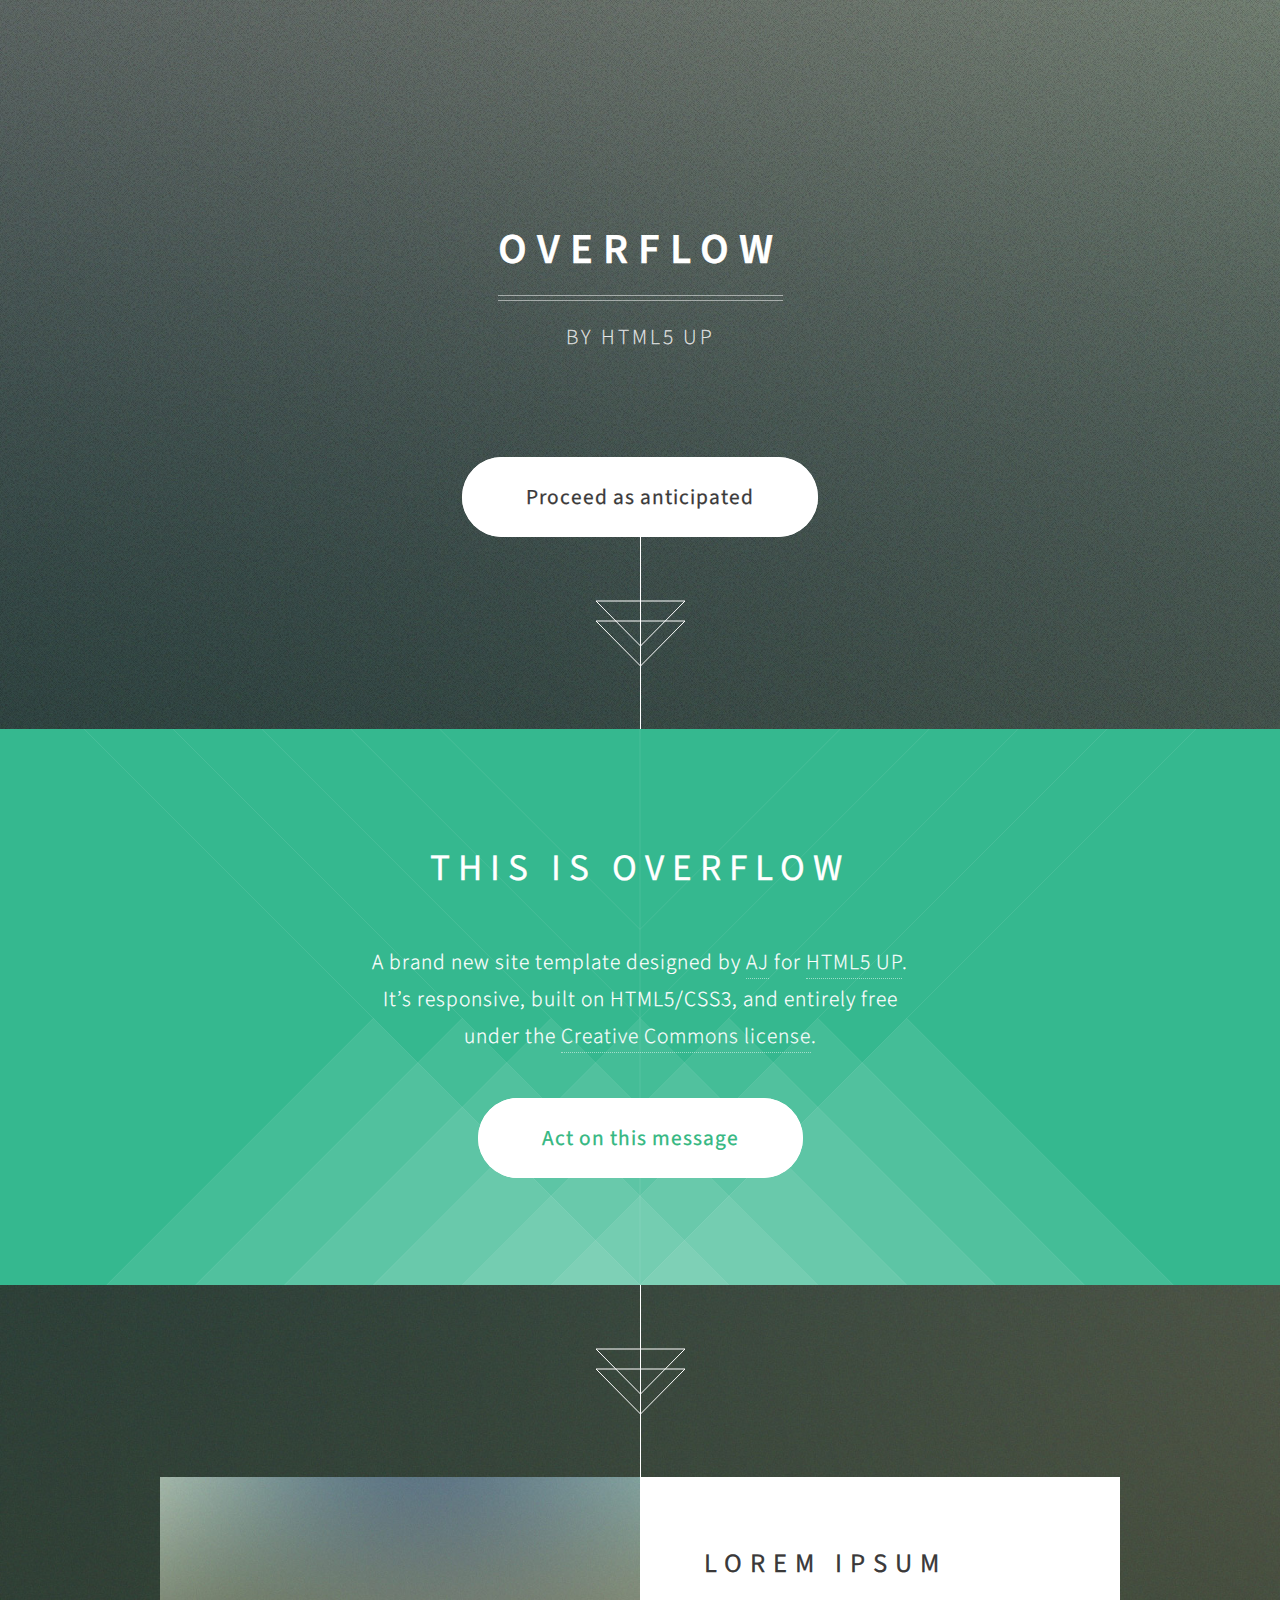
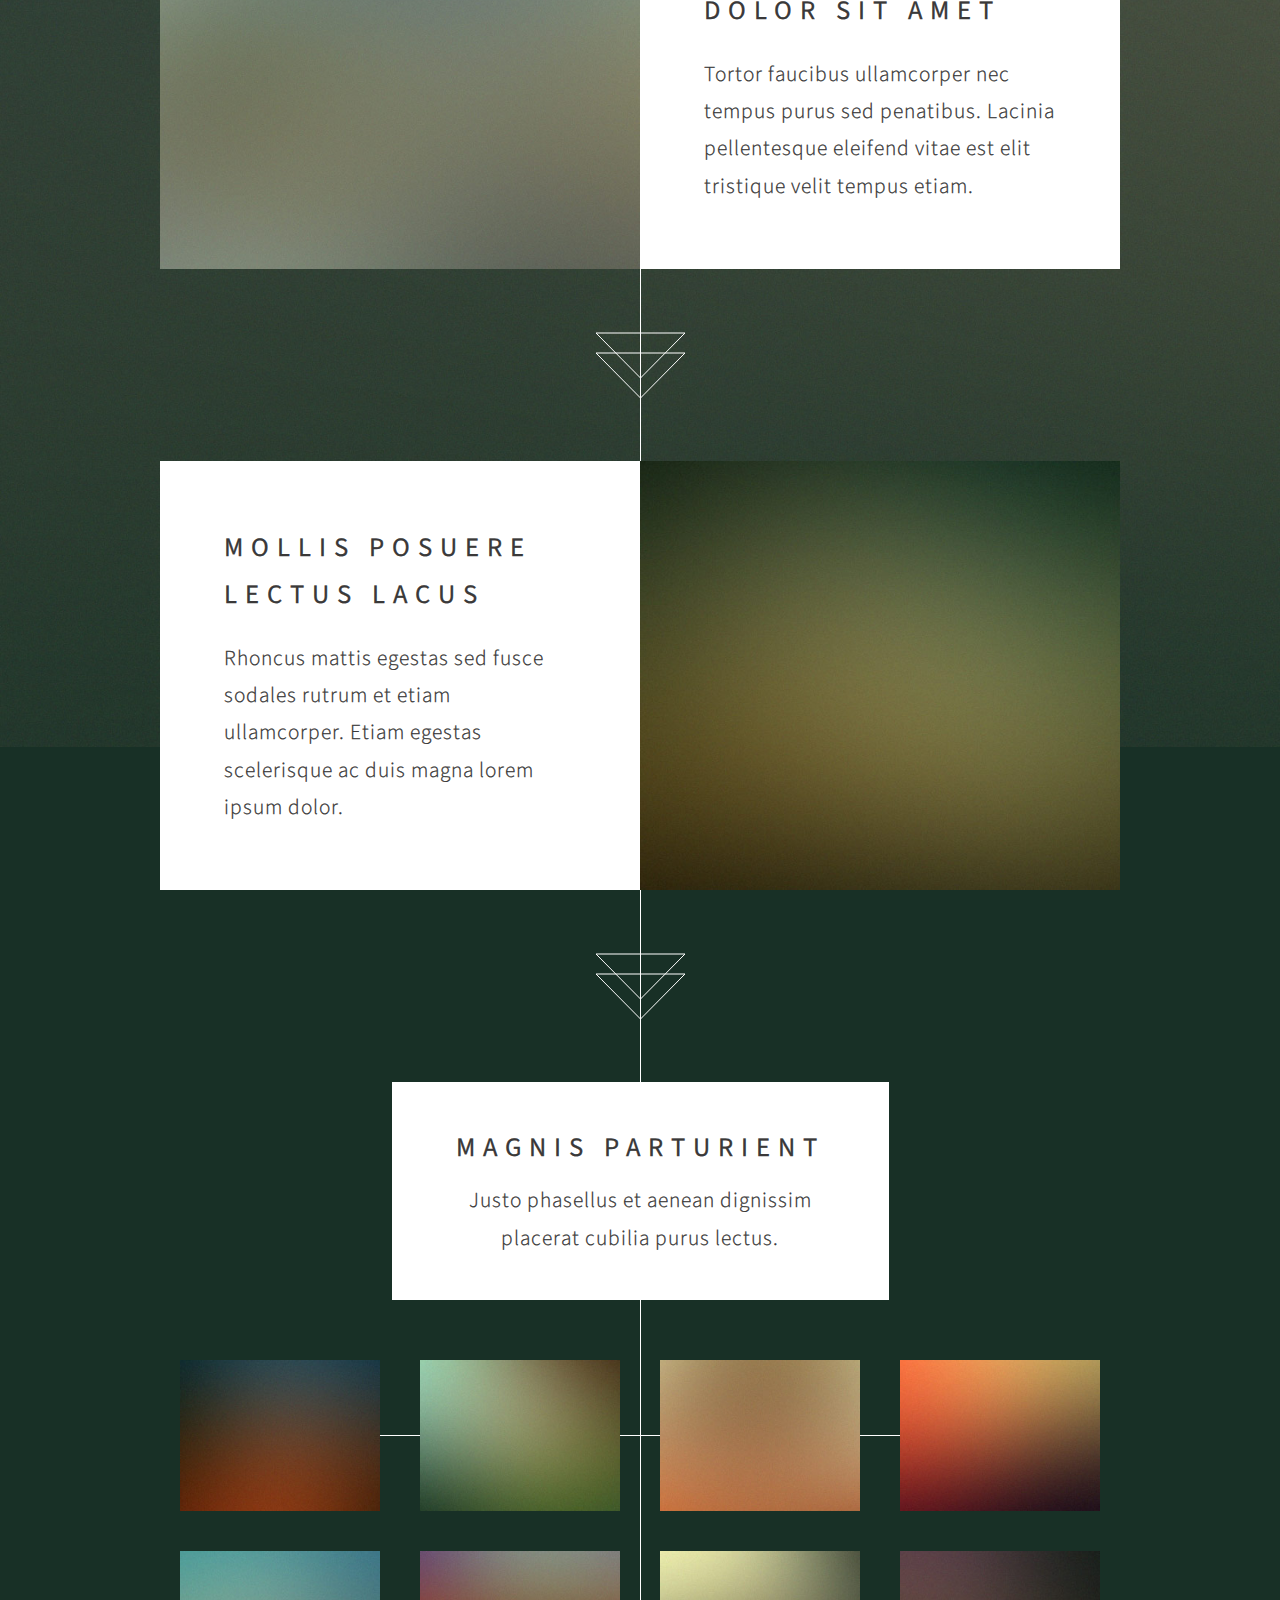
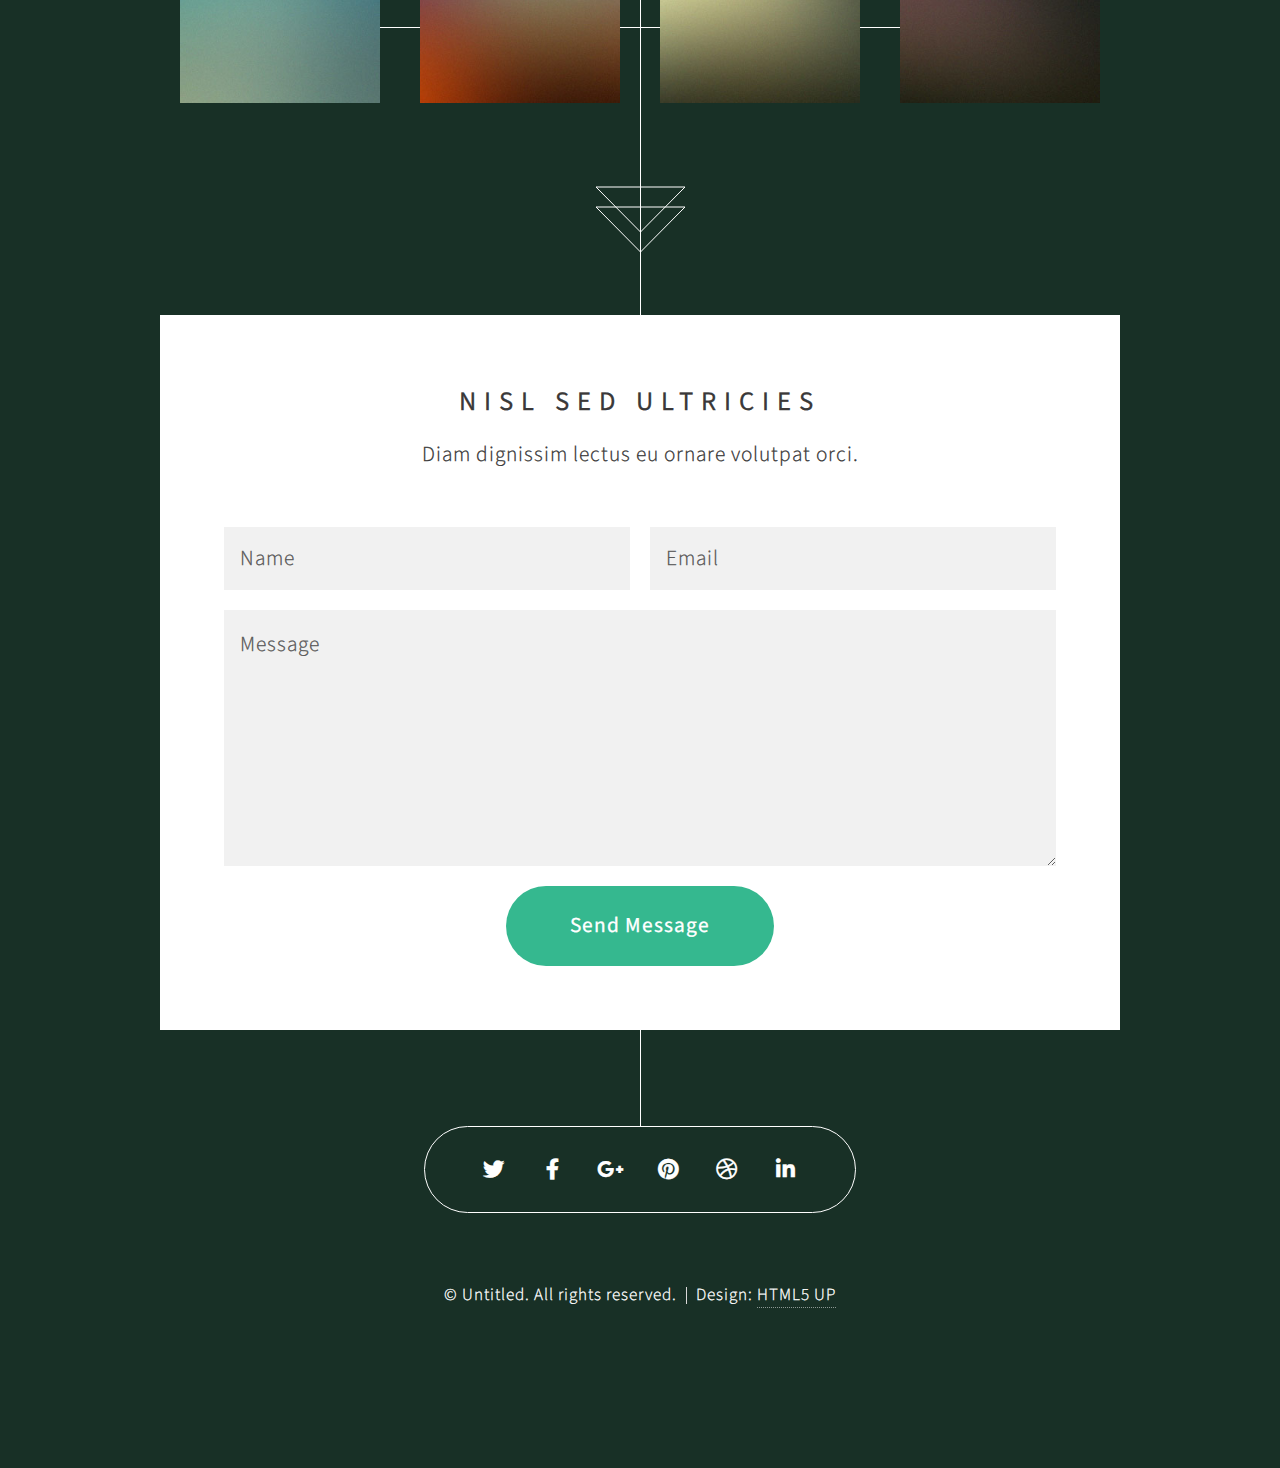
==== index.html @ 9d4ef03d "Małe" ====
<!DOCTYPE HTML>
<!--
	Overflow by HTML5 UP
	html5up.net | @ajlkn
	Free for personal and commercial use under the CCA 3.0 license (html5up.net/license)
-->
<html>
	<head>
		<title>Overflow by HTML5 UP</title>
		<meta charset="utf-8" />
		<meta name="viewport" content="width=device-width, initial-scale=1, user-scalable=no" />
		<link rel="stylesheet" href="assets/css/main.css" />
		<noscript><link rel="stylesheet" href="assets/css/noscript.css" /></noscript>
	</head>
	<body class="is-preload">

		<!-- Header -->
			<section id="header">
				<header>
					<h1>Overflow</h1>
					<p>By HTML5 UP</p>
				</header>
				<footer>
					<a href="#banner" class="button style2 scrolly-middle">Proceed as anticipated</a>
				</footer>
			</section>

		<!-- Banner -->
			<section id="banner">
				<header>
					<h2>This is Overflow</h2>
				</header>
				<p>A brand new site template designed by <a href="http://twitter.com/ajlkn">AJ</a> for <a href="http://html5up.net">HTML5 UP</a>.<br />
				It’s responsive, built on HTML5/CSS3, and entirely free<br />
				under the <a href="http://html5up.net/license">Creative Commons license</a>.</p>
				<footer>
					<a href="#first" class="button style2 scrolly">Act on this message</a>
				</footer>
			</section>

		<!-- Feature 1 -->
			<article id="first" class="container box style1 right">
				<a href="#" class="image fit"><img src="images/pic01.jpg" alt="" /></a>
				<div class="inner">
					<header>
						<h2>Lorem ipsum<br />
						dolor sit amet</h2>
					</header>
					<p>Tortor faucibus ullamcorper nec tempus purus sed penatibus. Lacinia pellentesque eleifend vitae est elit tristique velit tempus etiam.</p>
				</div>
			</article>

		<!-- Feature 2 -->
			<article class="container box style1 left">
				<a href="#" class="image fit"><img src="images/pic02.jpg" alt="" /></a>
				<div class="inner">
					<header>
						<h2>Mollis posuere<br />
						lectus lacus</h2>
					</header>
					<p>Rhoncus mattis egestas sed fusce sodales rutrum et etiam ullamcorper. Etiam egestas scelerisque ac duis magna lorem ipsum dolor.</p>
				</div>
			</article>

		<!-- Portfolio -->
			<article class="container box style2">
				<header>
					<h2>Magnis parturient</h2>
					<p>Justo phasellus et aenean dignissim<br />
					placerat cubilia purus lectus.</p>
				</header>
				<div class="inner gallery">
					<div class="row gtr-0">
						<div class="col-3 col-12-mobile"><a href="images/fulls/01.jpg" class="image fit"><img src="images/thumbs/01.jpg" alt="" title="Ad infinitum" /></a></div>
						<div class="col-3 col-12-mobile"><a href="images/fulls/02.jpg" class="image fit"><img src="images/thumbs/02.jpg" alt="" title="Dressed in Clarity" /></a></div>
						<div class="col-3 col-12-mobile"><a href="images/fulls/03.jpg" class="image fit"><img src="images/thumbs/03.jpg" alt="" title="Raven" /></a></div>
						<div class="col-3 col-12-mobile"><a href="images/fulls/04.jpg" class="image fit"><img src="images/thumbs/04.jpg" alt="" title="I'll have a cup of Disneyland, please" /></a></div>
					</div>
					<div class="row gtr-0">
						<div class="col-3 col-12-mobile"><a href="images/fulls/05.jpg" class="image fit"><img src="images/thumbs/05.jpg" alt="" title="Cherish" /></a></div>
						<div class="col-3 col-12-mobile"><a href="images/fulls/06.jpg" class="image fit"><img src="images/thumbs/06.jpg" alt="" title="Different." /></a></div>
						<div class="col-3 col-12-mobile"><a href="images/fulls/07.jpg" class="image fit"><img src="images/thumbs/07.jpg" alt="" title="History was made here" /></a></div>
						<div class="col-3 col-12-mobile"><a href="images/fulls/08.jpg" class="image fit"><img src="images/thumbs/08.jpg" alt="" title="People come and go and walk away" /></a></div>
					</div>
				</div>
			</article>

		<!-- Contact -->
			<article class="container box style3">
				<header>
					<h2>Nisl sed ultricies</h2>
					<p>Diam dignissim lectus eu ornare volutpat orci.</p>
				</header>
				<form method="post" action="#">
					<div class="row gtr-50">
						<div class="col-6 col-12-mobile"><input type="text" class="text" name="name" placeholder="Name" /></div>
						<div class="col-6 col-12-mobile"><input type="text" class="text" name="email" placeholder="Email" /></div>
						<div class="col-12">
							<textarea name="message" placeholder="Message"></textarea>
						</div>
						<div class="col-12">
							<ul class="actions">
								<li><input type="submit" value="Send Message" /></li>
							</ul>
						</div>
					</div>
				</form>
			</article>

		<!-- Generic -->
		<!--
			<article class="container box style3">
				<header>
					<h2>Generic Box</h2>
					<p>Just a generic box. Nothing to see here.</p>
				</header>
				<section>
					<header>
						<h3>Paragraph</h3>
						<p>This is a subtitle</p>
					</header>
					<p>Phasellus nisl nisl, varius id <sup>porttitor sed pellentesque</sup> ac orci. Pellentesque
					habitant <strong>strong</strong> tristique <b>bold</b> et netus <i>italic</i> malesuada <em>emphasized</em> ac turpis egestas. Morbi
					leo suscipit ut. Praesent <sub>id turpis vitae</sub> turpis pretium ultricies. Vestibulum sit
					amet risus elit.</p>
				</section>
				<section>
					<header>
						<h3>Blockquote</h3>
					</header>
					<blockquote>Fringilla nisl. Donec accumsan interdum nisi, quis tincidunt felis sagittis eget.
					tempus euismod. Vestibulum ante ipsum primis in faucibus.</blockquote>
				</section>
				<section>
					<header>
						<h3>Divider</h3>
					</header>
					<p>Donec consectetur <a href="#">vestibulum dolor et pulvinar</a>. Etiam vel felis enim, at viverra
					ligula. Ut porttitor sagittis lorem, quis eleifend nisi ornare vel. Praesent nec orci
					facilisis leo magna. Cras sit amet urna eros, id egestas urna. Quisque aliquam
					tempus euismod. Vestibulum ante ipsum primis in faucibus orci luctus et ultrices
					posuere cubilia.</p>
					<hr />
					<p>Donec consectetur vestibulum dolor et pulvinar. Etiam vel felis enim, at viverra
					ligula. Ut porttitor sagittis lorem, quis eleifend nisi ornare vel. Praesent nec orci
					facilisis leo magna. Cras sit amet urna eros, id egestas urna. Quisque aliquam
					tempus euismod. Vestibulum ante ipsum primis in faucibus orci luctus et ultrices
					posuere cubilia.</p>
				</section>
				<section>
					<header>
						<h3>Unordered List</h3>
					</header>
					<ul>
						<li>Donec consectetur vestibulum dolor et pulvinar. Etiam vel felis enim, at viverra ligula. Ut porttitor sagittis lorem, quis eleifend nisi ornare vel.</li>
						<li>Donec consectetur vestibulum dolor et pulvinar. Etiam vel felis enim, at viverra ligula. Ut porttitor sagittis lorem, quis eleifend nisi ornare vel.</li>
						<li>Donec consectetur vestibulum dolor et pulvinar. Etiam vel felis enim, at viverra ligula. Ut porttitor sagittis lorem, quis eleifend nisi ornare vel.</li>
						<li>Donec consectetur vestibulum dolor et pulvinar. Etiam vel felis enim, at viverra ligula. Ut porttitor sagittis lorem, quis eleifend nisi ornare vel.</li>
					</ul>
				</section>
				<section>
					<header>
						<h3>Ordered List</h3>
					</header>
					<ol>
						<li>Donec consectetur vestibulum dolor et pulvinar. Etiam vel felis enim, at viverra ligula. Ut porttitor sagittis lorem, quis eleifend nisi ornare vel.</li>
						<li>Donec consectetur vestibulum dolor et pulvinar. Etiam vel felis enim, at viverra ligula. Ut porttitor sagittis lorem, quis eleifend nisi ornare vel.</li>
						<li>Donec consectetur vestibulum dolor et pulvinar. Etiam vel felis enim, at viverra ligula. Ut porttitor sagittis lorem, quis eleifend nisi ornare vel.</li>
						<li>Donec consectetur vestibulum dolor et pulvinar. Etiam vel felis enim, at viverra ligula. Ut porttitor sagittis lorem, quis eleifend nisi ornare vel.</li>
					</ol>
				</section>
				<section>
					<header>
						<h3>Table</h3>
					</header>
					<div class="table-wrapper">
						<table>
							<thead>
								<tr>
									<th>ID</th>
									<th>Name</th>
									<th>Description</th>
									<th>Price</th>
								</tr>
							</thead>
							<tbody>
								<tr>
									<td>45815</td>
									<td>Something</td>
									<td>Ut porttitor sagittis lorem quis nisi ornare.</td>
									<td>29.99</td>
								</tr>
								<tr>
									<td>24524</td>
									<td>Nothing</td>
									<td>Ut porttitor sagittis lorem quis nisi ornare.</td>
									<td>19.99</td>
								</tr>
								<tr>
									<td>45815</td>
									<td>Something</td>
									<td>Ut porttitor sagittis lorem quis nisi ornare.</td>
									<td>29.99</td>
								</tr>
								<tr>
									<td>24524</td>
									<td>Nothing</td>
									<td>Ut porttitor sagittis lorem quis nisi ornare.</td>
									<td>19.99</td>
								</tr>
							</tbody>
							<tfoot>
								<tr>
									<td colspan="3"></td>
									<td>100.00</td>
								</tr>
							</tfoot>
						</table>
					</div>
				</section>
				<section>
					<header>
						<h3>Form</h3>
					</header>
					<form method="post" action="#">
						<div class="row">
							<div class="col-6 col-12-mobile">
								<input class="text" type="text" name="name" id="name" value="" placeholder="John Doe" />
							</div>
							<div class="col-6 col-12-mobile">
								<input class="text" type="text" name="email" id="email" value="" placeholder="johndoe@domain.tld" />
							</div>
							<div class="col-12">
								<select name="department" id="department">
									<option value="">Choose a department</option>
									<option value="1">Manufacturing</option>
									<option value="2">Administration</option>
									<option value="3">Support</option>
								</select>
							</div>
							<div class="col-12">
								<input class="text" type="text" name="subject" id="subject" value="" placeholder="Enter your subject" />
							</div>
							<div class="col-12">
								<textarea name="message" id="message" placeholder="Enter your message"></textarea>
							</div>
							<div class="col-12">
								<ul class="actions">
									<li><input type="submit" value="Submit" /></li>
									<li><input type="reset" class="style3" value="Clear Form" /></li>
								</ul>
							</div>
						</div>
					</form>
				</section>
			</article>
		-->

		<section id="footer">
			<ul class="icons">
				<li><a href="#" class="icon brands fa-twitter"><span class="label">Twitter</span></a></li>
				<li><a href="#" class="icon brands fa-facebook-f"><span class="label">Facebook</span></a></li>
				<li><a href="#" class="icon brands fa-google-plus-g"><span class="label">Google+</span></a></li>
				<li><a href="#" class="icon brands fa-pinterest"><span class="label">Pinterest</span></a></li>
				<li><a href="#" class="icon brands fa-dribbble"><span class="label">Dribbble</span></a></li>
				<li><a href="#" class="icon brands fa-linkedin-in"><span class="label">LinkedIn</span></a></li>
			</ul>
			<div class="copyright">
				<ul class="menu">
					<li>&copy; Untitled. All rights reserved.</li><li>Design: <a href="http://html5up.net">HTML5 UP</a></li>
				</ul>
			</div>
		</section>

		<!-- Scripts -->
			<script src="assets/js/jquery.min.js"></script>
			<script src="assets/js/jquery.scrolly.min.js"></script>
			<script src="assets/js/jquery.poptrox.min.js"></script>
			<script src="assets/js/browser.min.js"></script>
			<script src="assets/js/breakpoints.min.js"></script>
			<script src="assets/js/util.js"></script>
			<script src="assets/js/main.js"></script>

	</body>
</html>
---- assets/css/main.css ----
@import url("https://fonts.googleapis.com/css?family=Source+Sans+Pro:300,300italic,400,600");
@import url("fontawesome-all.min.css");

/*
	Overflow by HTML5 UP
	html5up.net | @ajlkn
	Free for personal and commercial use under the CCA 3.0 license (html5up.net/license)
*/

html, body, div, span, applet, object,
iframe, h1, h2, h3, h4, h5, h6, p, blockquote,
pre, a, abbr, acronym, address, big, cite,
code, del, dfn, em, img, ins, kbd, q, s, samp,
small, strike, strong, sub, sup, tt, var, b,
u, i, center, dl, dt, dd, ol, ul, li, fieldset,
form, label, legend, table, caption, tbody,
tfoot, thead, tr, th, td, article, aside,
canvas, details, embed, figure, figcaption,
footer, header, hgroup, menu, nav, output, ruby,
section, summary, time, mark, audio, video {
	margin: 0;
	padding: 0;
	border: 0;
	font-size: 100%;
	font: inherit;
	vertical-align: baseline;}

article, aside, details, figcaption, figure,
footer, header, hgroup, menu, nav, section {
	display: block;}

body {
	line-height: 1;
}

ol, ul {
	list-style: none;
}

blockquote, q {
	quotes: none;
}

	blockquote:before, blockquote:after, q:before, q:after {
		content: '';
		content: none;
	}

table {
	border-collapse: collapse;
	border-spacing: 0;
}

body {
	-webkit-text-size-adjust: none;
}

mark {
	background-color: transparent;
	color: inherit;
}

input::-moz-focus-inner {
	border: 0;
	padding: 0;
}

input, select, textarea {
	-moz-appearance: none;
	-webkit-appearance: none;
	-ms-appearance: none;
	appearance: none;
}

/* Basic */

	html {
		box-sizing: border-box;
	}

	*, *:before, *:after {
		box-sizing: inherit;
	}

	body {
		background-color: #183026;
		background-image: url("images/overlay.png"), url("../../images/bg.jpg");
		background-repeat: repeat, no-repeat;
		background-size: auto, cover;
		background-position: top left, center 0;
		background-attachment: fixed, fixed;
		font-family: 'Source Sans Pro', sans-serif;
		font-size: 18pt;
		line-height: 1.75em;
		font-weight: 300;
		letter-spacing: 1px;
		color: #3a3939;
		text-shadow: 0 0 0.5px rgba(58, 57, 57, 0.25);
		-webkit-text-stroke: 0.25px;
	}

		body.is-scroll {
			background-attachment: scroll, scroll;
			background-size: auto, 100% auto;
		}

		body.is-preload *, body.is-preload *:before, body.is-preload *:after {
			-moz-animation: none !important;
			-webkit-animation: none !important;
			-ms-animation: none !important;
			animation: none !important;
			-moz-transition: none !important;
			-webkit-transition: none !important;
			-ms-transition: none !important;
			transition: none !important;
		}

	input, textarea, select {
		font-family: 'Source Sans Pro', sans-serif;
		font-size: 18pt;
		line-height: 1.75em;
		font-weight: 300;
		letter-spacing: 1px;
		color: #3a3939;
		text-shadow: 0 0 0.5px rgba(58, 57, 57, 0.25);
		-webkit-text-stroke: 0.25px;
	}

	h1, h2, h3, h4, h5, h6 {
		font-weight: 400;
		text-transform: uppercase;
		line-height: 1.75em;
	}

	h1 a, h2 a, h3 a, h4 a, h5 a, h6 a {
		color: inherit;
		text-decoration: none;
	}

	h2 {
		font-size: 1.25em;
		letter-spacing: 8px;
	}

	h3 {
		font-size: 1em;
		letter-spacing: 5px;
	}

	strong, b {
		font-weight: 400;
	}

	em, i {
		font-style: italic;
	}

	a {
		-moz-transition: border-color 0.35s ease-in-out, color 0.35s ease-in-out;
		-webkit-transition: border-color 0.35s ease-in-out, color 0.35s ease-in-out;
		-ms-transition: border-color 0.35s ease-in-out, color 0.35s ease-in-out;
		transition: border-color 0.35s ease-in-out, color 0.35s ease-in-out;
		color: #35b88f;
		text-shadow: 0 0 0.5px rgba(53, 184, 143, 0.25);
		text-decoration: none;
		border-bottom: dotted 1px rgba(53, 184, 143, 0.5);
	}

		a:hover {
			border-bottom-color: rgba(53, 184, 143, 0);
		}

	sub {
		position: relative;
		top: 0.5em;
		font-size: 0.8em;
	}

	sup {
		position: relative;
		top: -0.5em;
		font-size: 0.8em;
	}

	hr {
		border: 0;
		border-top: solid 1px #dad9d9;
		margin: 2em 0 2em 0;
	}

	blockquote {
		border-left: solid 0.5em #eae9e9;
		padding: 1em 0 1em 2em;
		font-style: italic;
	}

	p, ul, ol, dl, table {
		margin-bottom: 1em;
	}

	header {
		margin-bottom: 1em;
	}

		header p {
			display: block;
			margin: 0.5em 0 0 0;
			padding: 0 0 1.5em 0;
		}

	footer {
		margin-top: 1em;
	}

	br.clear {
		clear: both;
	}

/* Container */

	.container {
		margin: 0 auto;
		max-width: 100%;
		width: 1140px;
	}

		@media screen and (max-width: 1680px) {

			.container {
				width: 960px;
			}

		}

		@media screen and (max-width: 1080px) {

			.container {
				width: 95%;
			}

		}

/* Row */

	.row {
		display: flex;
		flex-wrap: wrap;
		box-sizing: border-box;
		align-items: stretch;
	}

		.row > * {
			box-sizing: border-box;
		}

		.row.gtr-uniform > * > :last-child {
			margin-bottom: 0;
		}

		.row.aln-left {
			justify-content: flex-start;
		}

		.row.aln-center {
			justify-content: center;
		}

		.row.aln-right {
			justify-content: flex-end;
		}

		.row.aln-top {
			align-items: flex-start;
		}

		.row.aln-middle {
			align-items: center;
		}

		.row.aln-bottom {
			align-items: flex-end;
		}

		.row > .imp {
			order: -1;
		}

		.row > .col-1 {
			width: 8.33333%;
		}

		.row > .off-1 {
			margin-left: 8.33333%;
		}

		.row > .col-2 {
			width: 16.66667%;
		}

		.row > .off-2 {
			margin-left: 16.66667%;
		}

		.row > .col-3 {
			width: 25%;
		}

		.row > .off-3 {
			margin-left: 25%;
		}

		.row > .col-4 {
			width: 33.33333%;
		}

		.row > .off-4 {
			margin-left: 33.33333%;
		}

		.row > .col-5 {
			width: 41.66667%;
		}

		.row > .off-5 {
			margin-left: 41.66667%;
		}

		.row > .col-6 {
			width: 50%;
		}

		.row > .off-6 {
			margin-left: 50%;
		}

		.row > .col-7 {
			width: 58.33333%;
		}

		.row > .off-7 {
			margin-left: 58.33333%;
		}

		.row > .col-8 {
			width: 66.66667%;
		}

		.row > .off-8 {
			margin-left: 66.66667%;
		}

		.row > .col-9 {
			width: 75%;
		}

		.row > .off-9 {
			margin-left: 75%;
		}

		.row > .col-10 {
			width: 83.33333%;
		}

		.row > .off-10 {
			margin-left: 83.33333%;
		}

		.row > .col-11 {
			width: 91.66667%;
		}

		.row > .off-11 {
			margin-left: 91.66667%;
		}

		.row > .col-12 {
			width: 100%;
		}

		.row > .off-12 {
			margin-left: 100%;
		}

		.row.gtr-0 {
			margin-top: 0px;
			margin-left: 0px;
		}

			.row.gtr-0 > * {
				padding: 0px 0 0 0px;
			}

			.row.gtr-0.gtr-uniform {
				margin-top: 0px;
			}

				.row.gtr-0.gtr-uniform > * {
					padding-top: 0px;
				}

		.row.gtr-25 {
			margin-top: -10px;
			margin-left: -10px;
		}

			.row.gtr-25 > * {
				padding: 10px 0 0 10px;
			}

			.row.gtr-25.gtr-uniform {
				margin-top: -10px;
			}

				.row.gtr-25.gtr-uniform > * {
					padding-top: 10px;
				}

		.row.gtr-50 {
			margin-top: -20px;
			margin-left: -20px;
		}

			.row.gtr-50 > * {
				padding: 20px 0 0 20px;
			}

			.row.gtr-50.gtr-uniform {
				margin-top: -20px;
			}

				.row.gtr-50.gtr-uniform > * {
					padding-top: 20px;
				}

		.row {
			margin-top: -40px;
			margin-left: -40px;
		}

			.row > * {
				padding: 40px 0 0 40px;
			}

			.row.gtr-uniform {
				margin-top: -40px;
			}

				.row.gtr-uniform > * {
					padding-top: 40px;
				}

		.row.gtr-150 {
			margin-top: -60px;
			margin-left: -60px;
		}

			.row.gtr-150 > * {
				padding: 60px 0 0 60px;
			}

			.row.gtr-150.gtr-uniform {
				margin-top: -60px;
			}

				.row.gtr-150.gtr-uniform > * {
					padding-top: 60px;
				}

		.row.gtr-200 {
			margin-top: -80px;
			margin-left: -80px;
		}

			.row.gtr-200 > * {
				padding: 80px 0 0 80px;
			}

			.row.gtr-200.gtr-uniform {
				margin-top: -80px;
			}

				.row.gtr-200.gtr-uniform > * {
					padding-top: 80px;
				}

		@media screen and (max-width: 1680px) {

			.row {
				display: flex;
				flex-wrap: wrap;
				box-sizing: border-box;
				align-items: stretch;
			}

				.row > * {
					box-sizing: border-box;
				}

				.row.gtr-uniform > * > :last-child {
					margin-bottom: 0;
				}

				.row.aln-left {
					justify-content: flex-start;
				}

				.row.aln-center {
					justify-content: center;
				}

				.row.aln-right {
					justify-content: flex-end;
				}

				.row.aln-top {
					align-items: flex-start;
				}

				.row.aln-middle {
					align-items: center;
				}

				.row.aln-bottom {
					align-items: flex-end;
				}

				.row > .imp-wide {
					order: -1;
				}

				.row > .col-1-wide {
					width: 8.33333%;
				}

				.row > .off-1-wide {
					margin-left: 8.33333%;
				}

				.row > .col-2-wide {
					width: 16.66667%;
				}

				.row > .off-2-wide {
					margin-left: 16.66667%;
				}

				.row > .col-3-wide {
					width: 25%;
				}

				.row > .off-3-wide {
					margin-left: 25%;
				}

				.row > .col-4-wide {
					width: 33.33333%;
				}

				.row > .off-4-wide {
					margin-left: 33.33333%;
				}

				.row > .col-5-wide {
					width: 41.66667%;
				}

				.row > .off-5-wide {
					margin-left: 41.66667%;
				}

				.row > .col-6-wide {
					width: 50%;
				}

				.row > .off-6-wide {
					margin-left: 50%;
				}

				.row > .col-7-wide {
					width: 58.33333%;
				}

				.row > .off-7-wide {
					margin-left: 58.33333%;
				}

				.row > .col-8-wide {
					width: 66.66667%;
				}

				.row > .off-8-wide {
					margin-left: 66.66667%;
				}

				.row > .col-9-wide {
					width: 75%;
				}

				.row > .off-9-wide {
					margin-left: 75%;
				}

				.row > .col-10-wide {
					width: 83.33333%;
				}

				.row > .off-10-wide {
					margin-left: 83.33333%;
				}

				.row > .col-11-wide {
					width: 91.66667%;
				}

				.row > .off-11-wide {
					margin-left: 91.66667%;
				}

				.row > .col-12-wide {
					width: 100%;
				}

				.row > .off-12-wide {
					margin-left: 100%;
				}

				.row.gtr-0 {
					margin-top: 0px;
					margin-left: 0px;
				}

					.row.gtr-0 > * {
						padding: 0px 0 0 0px;
					}

					.row.gtr-0.gtr-uniform {
						margin-top: 0px;
					}

						.row.gtr-0.gtr-uniform > * {
							padding-top: 0px;
						}

				.row.gtr-25 {
					margin-top: -10px;
					margin-left: -10px;
				}

					.row.gtr-25 > * {
						padding: 10px 0 0 10px;
					}

					.row.gtr-25.gtr-uniform {
						margin-top: -10px;
					}

						.row.gtr-25.gtr-uniform > * {
							padding-top: 10px;
						}

				.row.gtr-50 {
					margin-top: -20px;
					margin-left: -20px;
				}

					.row.gtr-50 > * {
						padding: 20px 0 0 20px;
					}

					.row.gtr-50.gtr-uniform {
						margin-top: -20px;
					}

						.row.gtr-50.gtr-uniform > * {
							padding-top: 20px;
						}

				.row {
					margin-top: -40px;
					margin-left: -40px;
				}

					.row > * {
						padding: 40px 0 0 40px;
					}

					.row.gtr-uniform {
						margin-top: -40px;
					}

						.row.gtr-uniform > * {
							padding-top: 40px;
						}

				.row.gtr-150 {
					margin-top: -60px;
					margin-left: -60px;
				}

					.row.gtr-150 > * {
						padding: 60px 0 0 60px;
					}

					.row.gtr-150.gtr-uniform {
						margin-top: -60px;
					}

						.row.gtr-150.gtr-uniform > * {
							padding-top: 60px;
						}

				.row.gtr-200 {
					margin-top: -80px;
					margin-left: -80px;
				}

					.row.gtr-200 > * {
						padding: 80px 0 0 80px;
					}

					.row.gtr-200.gtr-uniform {
						margin-top: -80px;
					}

						.row.gtr-200.gtr-uniform > * {
							padding-top: 80px;
						}

		}

		@media screen and (max-width: 1080px) {

			.row {
				display: flex;
				flex-wrap: wrap;
				box-sizing: border-box;
				align-items: stretch;
			}

				.row > * {
					box-sizing: border-box;
				}

				.row.gtr-uniform > * > :last-child {
					margin-bottom: 0;
				}

				.row.aln-left {
					justify-content: flex-start;
				}

				.row.aln-center {
					justify-content: center;
				}

				.row.aln-right {
					justify-content: flex-end;
				}

				.row.aln-top {
					align-items: flex-start;
				}

				.row.aln-middle {
					align-items: center;
				}

				.row.aln-bottom {
					align-items: flex-end;
				}

				.row > .imp-normal {
					order: -1;
				}

				.row > .col-1-normal {
					width: 8.33333%;
				}

				.row > .off-1-normal {
					margin-left: 8.33333%;
				}

				.row > .col-2-normal {
					width: 16.66667%;
				}

				.row > .off-2-normal {
					margin-left: 16.66667%;
				}

				.row > .col-3-normal {
					width: 25%;
				}

				.row > .off-3-normal {
					margin-left: 25%;
				}

				.row > .col-4-normal {
					width: 33.33333%;
				}

				.row > .off-4-normal {
					margin-left: 33.33333%;
				}

				.row > .col-5-normal {
					width: 41.66667%;
				}

				.row > .off-5-normal {
					margin-left: 41.66667%;
				}

				.row > .col-6-normal {
					width: 50%;
				}

				.row > .off-6-normal {
					margin-left: 50%;
				}

				.row > .col-7-normal {
					width: 58.33333%;
				}

				.row > .off-7-normal {
					margin-left: 58.33333%;
				}

				.row > .col-8-normal {
					width: 66.66667%;
				}

				.row > .off-8-normal {
					margin-left: 66.66667%;
				}

				.row > .col-9-normal {
					width: 75%;
				}

				.row > .off-9-normal {
					margin-left: 75%;
				}

				.row > .col-10-normal {
					width: 83.33333%;
				}

				.row > .off-10-normal {
					margin-left: 83.33333%;
				}

				.row > .col-11-normal {
					width: 91.66667%;
				}

				.row > .off-11-normal {
					margin-left: 91.66667%;
				}

				.row > .col-12-normal {
					width: 100%;
				}

				.row > .off-12-normal {
					margin-left: 100%;
				}

				.row.gtr-0 {
					margin-top: 0px;
					margin-left: 0px;
				}

					.row.gtr-0 > * {
						padding: 0px 0 0 0px;
					}

					.row.gtr-0.gtr-uniform {
						margin-top: 0px;
					}

						.row.gtr-0.gtr-uniform > * {
							padding-top: 0px;
						}

				.row.gtr-25 {
					margin-top: -10px;
					margin-left: -10px;
				}

					.row.gtr-25 > * {
						padding: 10px 0 0 10px;
					}

					.row.gtr-25.gtr-uniform {
						margin-top: -10px;
					}

						.row.gtr-25.gtr-uniform > * {
							padding-top: 10px;
						}

				.row.gtr-50 {
					margin-top: -20px;
					margin-left: -20px;
				}

					.row.gtr-50 > * {
						padding: 20px 0 0 20px;
					}

					.row.gtr-50.gtr-uniform {
						margin-top: -20px;
					}

						.row.gtr-50.gtr-uniform > * {
							padding-top: 20px;
						}

				.row {
					margin-top: -40px;
					margin-left: -40px;
				}

					.row > * {
						padding: 40px 0 0 40px;
					}

					.row.gtr-uniform {
						margin-top: -40px;
					}

						.row.gtr-uniform > * {
							padding-top: 40px;
						}

				.row.gtr-150 {
					margin-top: -60px;
					margin-left: -60px;
				}

					.row.gtr-150 > * {
						padding: 60px 0 0 60px;
					}

					.row.gtr-150.gtr-uniform {
						margin-top: -60px;
					}

						.row.gtr-150.gtr-uniform > * {
							padding-top: 60px;
						}

				.row.gtr-200 {
					margin-top: -80px;
					margin-left: -80px;
				}

					.row.gtr-200 > * {
						padding: 80px 0 0 80px;
					}

					.row.gtr-200.gtr-uniform {
						margin-top: -80px;
					}

						.row.gtr-200.gtr-uniform > * {
							padding-top: 80px;
						}

		}

		@media screen and (max-width: 840px) {

			.row {
				display: flex;
				flex-wrap: wrap;
				box-sizing: border-box;
				align-items: stretch;
			}

				.row > * {
					box-sizing: border-box;
				}

				.row.gtr-uniform > * > :last-child {
					margin-bottom: 0;
				}

				.row.aln-left {
					justify-content: flex-start;
				}

				.row.aln-center {
					justify-content: center;
				}

				.row.aln-right {
					justify-content: flex-end;
				}

				.row.aln-top {
					align-items: flex-start;
				}

				.row.aln-middle {
					align-items: center;
				}

				.row.aln-bottom {
					align-items: flex-end;
				}

				.row > .imp-narrow {
					order: -1;
				}

				.row > .col-1-narrow {
					width: 8.33333%;
				}

				.row > .off-1-narrow {
					margin-left: 8.33333%;
				}

				.row > .col-2-narrow {
					width: 16.66667%;
				}

				.row > .off-2-narrow {
					margin-left: 16.66667%;
				}

				.row > .col-3-narrow {
					width: 25%;
				}

				.row > .off-3-narrow {
					margin-left: 25%;
				}

				.row > .col-4-narrow {
					width: 33.33333%;
				}

				.row > .off-4-narrow {
					margin-left: 33.33333%;
				}

				.row > .col-5-narrow {
					width: 41.66667%;
				}

				.row > .off-5-narrow {
					margin-left: 41.66667%;
				}

				.row > .col-6-narrow {
					width: 50%;
				}

				.row > .off-6-narrow {
					margin-left: 50%;
				}

				.row > .col-7-narrow {
					width: 58.33333%;
				}

				.row > .off-7-narrow {
					margin-left: 58.33333%;
				}

				.row > .col-8-narrow {
					width: 66.66667%;
				}

				.row > .off-8-narrow {
					margin-left: 66.66667%;
				}

				.row > .col-9-narrow {
					width: 75%;
				}

				.row > .off-9-narrow {
					margin-left: 75%;
				}

				.row > .col-10-narrow {
					width: 83.33333%;
				}

				.row > .off-10-narrow {
					margin-left: 83.33333%;
				}

				.row > .col-11-narrow {
					width: 91.66667%;
				}

				.row > .off-11-narrow {
					margin-left: 91.66667%;
				}

				.row > .col-12-narrow {
					width: 100%;
				}

				.row > .off-12-narrow {
					margin-left: 100%;
				}

				.row.gtr-0 {
					margin-top: 0px;
					margin-left: 0px;
				}

					.row.gtr-0 > * {
						padding: 0px 0 0 0px;
					}

					.row.gtr-0.gtr-uniform {
						margin-top: 0px;
					}

						.row.gtr-0.gtr-uniform > * {
							padding-top: 0px;
						}

				.row.gtr-25 {
					margin-top: -7.5px;
					margin-left: -7.5px;
				}

					.row.gtr-25 > * {
						padding: 7.5px 0 0 7.5px;
					}

					.row.gtr-25.gtr-uniform {
						margin-top: -7.5px;
					}

						.row.gtr-25.gtr-uniform > * {
							padding-top: 7.5px;
						}

				.row.gtr-50 {
					margin-top: -15px;
					margin-left: -15px;
				}

					.row.gtr-50 > * {
						padding: 15px 0 0 15px;
					}

					.row.gtr-50.gtr-uniform {
						margin-top: -15px;
					}

						.row.gtr-50.gtr-uniform > * {
							padding-top: 15px;
						}

				.row {
					margin-top: -30px;
					margin-left: -30px;
				}

					.row > * {
						padding: 30px 0 0 30px;
					}

					.row.gtr-uniform {
						margin-top: -30px;
					}

						.row.gtr-uniform > * {
							padding-top: 30px;
						}

				.row.gtr-150 {
					margin-top: -45px;
					margin-left: -45px;
				}

					.row.gtr-150 > * {
						padding: 45px 0 0 45px;
					}

					.row.gtr-150.gtr-uniform {
						margin-top: -45px;
					}

						.row.gtr-150.gtr-uniform > * {
							padding-top: 45px;
						}

				.row.gtr-200 {
					margin-top: -60px;
					margin-left: -60px;
				}

					.row.gtr-200 > * {
						padding: 60px 0 0 60px;
					}

					.row.gtr-200.gtr-uniform {
						margin-top: -60px;
					}

						.row.gtr-200.gtr-uniform > * {
							padding-top: 60px;
						}

		}

		@media screen and (max-width: 736px) {

			.row {
				display: flex;
				flex-wrap: wrap;
				box-sizing: border-box;
				align-items: stretch;
			}

				.row > * {
					box-sizing: border-box;
				}

				.row.gtr-uniform > * > :last-child {
					margin-bottom: 0;
				}

				.row.aln-left {
					justify-content: flex-start;
				}

				.row.aln-center {
					justify-content: center;
				}

				.row.aln-right {
					justify-content: flex-end;
				}

				.row.aln-top {
					align-items: flex-start;
				}

				.row.aln-middle {
					align-items: center;
				}

				.row.aln-bottom {
					align-items: flex-end;
				}

				.row > .imp-mobile {
					order: -1;
				}

				.row > .col-1-mobile {
					width: 8.33333%;
				}

				.row > .off-1-mobile {
					margin-left: 8.33333%;
				}

				.row > .col-2-mobile {
					width: 16.66667%;
				}

				.row > .off-2-mobile {
					margin-left: 16.66667%;
				}

				.row > .col-3-mobile {
					width: 25%;
				}

				.row > .off-3-mobile {
					margin-left: 25%;
				}

				.row > .col-4-mobile {
					width: 33.33333%;
				}

				.row > .off-4-mobile {
					margin-left: 33.33333%;
				}

				.row > .col-5-mobile {
					width: 41.66667%;
				}

				.row > .off-5-mobile {
					margin-left: 41.66667%;
				}

				.row > .col-6-mobile {
					width: 50%;
				}

				.row > .off-6-mobile {
					margin-left: 50%;
				}

				.row > .col-7-mobile {
					width: 58.33333%;
				}

				.row > .off-7-mobile {
					margin-left: 58.33333%;
				}

				.row > .col-8-mobile {
					width: 66.66667%;
				}

				.row > .off-8-mobile {
					margin-left: 66.66667%;
				}

				.row > .col-9-mobile {
					width: 75%;
				}

				.row > .off-9-mobile {
					margin-left: 75%;
				}

				.row > .col-10-mobile {
					width: 83.33333%;
				}

				.row > .off-10-mobile {
					margin-left: 83.33333%;
				}

				.row > .col-11-mobile {
					width: 91.66667%;
				}

				.row > .off-11-mobile {
					margin-left: 91.66667%;
				}

				.row > .col-12-mobile {
					width: 100%;
				}

				.row > .off-12-mobile {
					margin-left: 100%;
				}

				.row.gtr-0 {
					margin-top: 0px;
					margin-left: 0px;
				}

					.row.gtr-0 > * {
						padding: 0px 0 0 0px;
					}

					.row.gtr-0.gtr-uniform {
						margin-top: 0px;
					}

						.row.gtr-0.gtr-uniform > * {
							padding-top: 0px;
						}

				.row.gtr-25 {
					margin-top: -5px;
					margin-left: -5px;
				}

					.row.gtr-25 > * {
						padding: 5px 0 0 5px;
					}

					.row.gtr-25.gtr-uniform {
						margin-top: -5px;
					}

						.row.gtr-25.gtr-uniform > * {
							padding-top: 5px;
						}

				.row.gtr-50 {
					margin-top: -10px;
					margin-left: -10px;
				}

					.row.gtr-50 > * {
						padding: 10px 0 0 10px;
					}

					.row.gtr-50.gtr-uniform {
						margin-top: -10px;
					}

						.row.gtr-50.gtr-uniform > * {
							padding-top: 10px;
						}

				.row {
					margin-top: -20px;
					margin-left: -20px;
				}

					.row > * {
						padding: 20px 0 0 20px;
					}

					.row.gtr-uniform {
						margin-top: -20px;
					}

						.row.gtr-uniform > * {
							padding-top: 20px;
						}

				.row.gtr-150 {
					margin-top: -30px;
					margin-left: -30px;
				}

					.row.gtr-150 > * {
						padding: 30px 0 0 30px;
					}

					.row.gtr-150.gtr-uniform {
						margin-top: -30px;
					}

						.row.gtr-150.gtr-uniform > * {
							padding-top: 30px;
						}

				.row.gtr-200 {
					margin-top: -40px;
					margin-left: -40px;
				}

					.row.gtr-200 > * {
						padding: 40px 0 0 40px;
					}

					.row.gtr-200.gtr-uniform {
						margin-top: -40px;
					}

						.row.gtr-200.gtr-uniform > * {
							padding-top: 40px;
						}

		}

/* Sections/Article */

	section, article {
		margin-bottom: 3em;
	}

	section > :last-child,
	article > :last-child,
	section:last-child,
	article:last-child {
		margin-bottom: 0;
	}

	.row > section, .row > article {
		margin-bottom: 0;
	}

/* Image */

	.image {
		display: inline-block;
		border: 0;
	}

		.image img {
			display: block;
			width: 100%;
		}

		.image.featured {
			display: block;
			width: 100%;
			margin: 0 0 2em 0;
		}

		.image.fit {
			display: block;
			width: 100%;
		}

		.image.left {
			float: left;
			margin: 0 2em 2em 0;
		}

		.image.centered {
			display: block;
			margin: 0 0 2em 0;
		}

			.image.centered img {
				margin: 0 auto;
				width: auto;
			}

/* List */

	ul {
		list-style: disc;
		padding-left: 1em;
	}

		ul li {
			padding-left: 1.5em;
			margin-top: 1.5em;
		}

			ul li:first-child {
				margin-top: 0;
			}

	ol {
		list-style: decimal;
		padding-left: 1.25em;
	}

		ol li {
			padding-left: 1.25em;
			margin-top: 1.5em;
		}

/* Icons */

	ul.icons {
		cursor: default;
		list-style: none;
		padding-left: 0;
	}

		ul.icons li {
			display: inline-block;
			padding-left: 0;
			margin-top: 0;
		}

		ul.icons a {
			display: inline-block;
			width: 2.5em;
			height: 2.5em;
			line-height: 2.5em;
			text-align: center;
			border: 0;
		}

/* Menu */

	ul.menu {
		cursor: default;
		list-style: none;
		padding-left: 0;
	}

		ul.menu li {
			display: inline-block;
			line-height: 1em;
			border-left: solid 1px #dad9d9;
			padding: 0 0 0 0.5em;
			margin: 0 0 0 0.5em;
		}

			ul.menu li:first-child {
				border-left: 0;
				padding-left: 0;
				margin-left: 0;
			}

/* Actions */

	ul.actions {
		cursor: default;
		list-style: none;
		padding-left: 0;
	}

		ul.actions li {
			display: inline-block;
			margin: 0 0 0 0.5em;
			padding-left: 0;
			margin-top: 0;
		}

			ul.actions li:first-child {
				margin-left: 0;
			}

/* Form */

	form label {
		display: block;
		margin: 0 0 0.5em 0;
	}

	form input[type="text"],
	form input[type="email"],
	form input[type="password"],
	form select,
	form textarea {
		-moz-transition: background-color 0.35s ease-in-out;
		-webkit-transition: background-color 0.35s ease-in-out;
		-ms-transition: background-color 0.35s ease-in-out;
		transition: background-color 0.35s ease-in-out;
		-webkit-appearance: none;
		display: block;
		border: 0;
		background: #f1f1f1;
		width: 100%;
		padding: 0.75em;
	}

		form input[type="text"]:focus,
		form input[type="email"]:focus,
		form input[type="password"]:focus,
		form select:focus,
		form textarea:focus {
			background-color: #f8f8f8;
		}

	form input[type="text"],
	form input[type="email"],
	form input[type="password"],
	form select {
		line-height: 1em;
	}

	form select {
		background-size: 1.25em;
		background-repeat: no-repeat;
		background-position: calc(100% - 1em) center;
		padding-right: 1.25em;
		text-overflow: ellipsis;
		background-image: url("data:image/svg+xml;charset=utf8,%3Csvg xmlns='http://www.w3.org/2000/svg' width='40' height='40' preserveAspectRatio='none' viewBox='0 0 40 40'%3E%3Cpath d='M9.4,12.3l10.4,10.4l10.4-10.4c0.2-0.2,0.5-0.4,0.9-0.4c0.3,0,0.6,0.1,0.9,0.4l3.3,3.3c0.2,0.2,0.4,0.5,0.4,0.9 c0,0.4-0.1,0.6-0.4,0.9L20.7,31.9c-0.2,0.2-0.5,0.4-0.9,0.4c-0.3,0-0.6-0.1-0.9-0.4L4.3,17.3c-0.2-0.2-0.4-0.5-0.4-0.9 c0-0.4,0.1-0.6,0.4-0.9l3.3-3.3c0.2-0.2,0.5-0.4,0.9-0.4S9.1,12.1,9.4,12.3z' fill='%235a5959' /%3E%3C/svg%3E");
	}

		form select option {
			color: #3a3939;
			background: #ffffff;
		}

		form select:focus::-ms-value {
			background-color: transparent;
		}

		form select::-ms-expand {
			display: none;
		}

	form textarea {
		min-height: 12em;
	}

	form ::-webkit-input-placeholder {
		color: #5a5959 !important;
	}

	form :-moz-placeholder {
		color: #5a5959 !important;
	}

	form ::-moz-placeholder {
		color: #5a5959 !important;
	}

	form :-ms-input-placeholder {
		color: #5a5959 !important;
	}

	form ::-moz-focus-inner {
		border: 0;
	}

	form ul.actions {
		margin-bottom: 0;
		text-align: center;
	}

/* Table */

	.table-wrapper {
		width: 100%;
		overflow-x: auto;
		-webkit-overflow-scrolling: touch;
	}

	table {
		width: 100%;
	}

		table tbody tr {
			border-top: solid 1px #eae9e9;
		}

			table tbody tr:first-child {
				border-top: 0;
			}

		table td {
			padding: 0.75em 1.25em 0.75em 1.25em;
		}

		table th {
			text-align: left;
			font-weight: 400;
			padding: 0.75em 1.25em 0.75em 1.25em;
		}

		table thead {
			background: #f5f5f5;
		}

/* Button */

	input[type="button"],
	input[type="submit"],
	input[type="reset"],
	button,
	.button {
		-moz-transition: background-color 0.35s ease-in-out, color 0.35s ease-in-out;
		-webkit-transition: background-color 0.35s ease-in-out, color 0.35s ease-in-out;
		-ms-transition: background-color 0.35s ease-in-out, color 0.35s ease-in-out;
		transition: background-color 0.35s ease-in-out, color 0.35s ease-in-out;
		-webkit-appearance: none;
		position: relative;
		display: inline-block;
		border: 0;
		background: #35b88f;
		color: #fff;
		text-shadow: 0 0 0.5px rgba(255, 255, 255, 0.25);
		cursor: pointer;
		text-decoration: none;
		outline: 0;
		padding: 1em 3em 1em 3em;
		text-align: center;
		border-radius: 3em;
		font-weight: 400;
	}

		input[type="button"]:hover,
		input[type="submit"]:hover,
		input[type="reset"]:hover,
		button:hover,
		.button:hover {
			background: #45c89f;
		}

		input[type="button"].style2,
		input[type="submit"].style2,
		input[type="reset"].style2,
		button.style2,
		.button.style2 {
			color: #3a3939;
			background: #fff;
			box-shadow: inset 0 0 0 1px #fff;
		}

			input[type="button"].style2:hover,
			input[type="submit"].style2:hover,
			input[type="reset"].style2:hover,
			button.style2:hover,
			.button.style2:hover {
				background: rgba(255, 255, 255, 0.1);
				color: #fff !important;
				text-shadow: 0 0 0.5px rgba(255, 255, 255, 0.25) !important;
			}

		input[type="button"].style3,
		input[type="submit"].style3,
		input[type="reset"].style3,
		button.style3,
		.button.style3 {
			background: none;
			color: #3a3939;
			box-shadow: inset 0 0 0 1px #dad9d9;
		}

			input[type="button"].style3:hover,
			input[type="submit"].style3:hover,
			input[type="reset"].style3:hover,
			button.style3:hover,
			.button.style3:hover {
				background: rgba(58, 57, 57, 0.025);
			}

/* Box */

	.box {
		position: relative;
		margin-top: 9em;
		margin-bottom: 0;
	}

		.box:after {
			content: '';
			display: block;
			position: absolute;
			top: -9em;
			left: 50%;
			height: 9em;
			border-left: solid 1px #fff;
		}

		.box:before {
			content: '';
			display: block;
			width: 90px;
			height: 66px;
			position: absolute;
			left: 50%;
			top: -4.5em;
			margin-left: -45px;
			margin-top: -33px;
			background: url("images/arrow.svg") no-repeat;
		}

		.box :last-child {
			margin-bottom: 0;
		}

		.box.style1 {
			background: #fff;
			padding: 3em;
		}

			.box.style1 .image {
				display: block;
				position: absolute;
				top: 0;
				width: 50%;
				height: 100%;
				background: #152E33;
				overflow: hidden;
			}

				.box.style1 .image img {
					position: absolute;
					top: 0;
					height: 100%;
					width: auto;
				}

			.box.style1 .inner > :last-child {
				margin: 0;
			}

			.box.style1.right .image {
				left: 0;
			}

				.box.style1.right .image img {
					right: 0;
				}

			.box.style1.right .inner {
				margin-left: 50%;
				padding-left: 3em;
			}

			.box.style1.left .image {
				right: 0;
			}

				.box.style1.left .image img {
					left: 0;
				}

			.box.style1.left .inner {
				margin-right: 50%;
				padding-right: 3em;
			}

		.box.style2 {
			text-align: center;
		}

			.box.style2 header {
				display: inline-block;
				background: #fff;
				padding: 2em 3em 2em 3em;
				margin: 0;
			}

				.box.style2 header p {
					padding: 0;
				}

			.box.style2 .inner {
				position: relative;
				padding: 40px 0 0px 0;
			}

				.box.style2 .inner:after {
					content: '';
					display: block;
					position: absolute;
					top: 0;
					left: 50%;
					height: 100%;
					border-left: solid 1px #fff;
				}

				.box.style2 .inner .row {
					position: relative;
				}

					.box.style2 .inner .row:before {
						content: '';
						display: block;
						position: absolute;
						top: 50%;
						left: 20px;
						width: calc(100% - 40px);
						border-bottom: solid 1px #fff;
					}

				.box.style2 .inner .image {
					position: relative;
					z-index: 1;
					padding: 20px;
				}

		.box.style3 {
			background: #fff;
			padding: 3em;
		}

			.box.style3 header {
				text-align: center;
			}

/* Icons */

	.icon {
		text-decoration: none;
		text-decoration: none;
	}

		.icon:before {
			-moz-osx-font-smoothing: grayscale;
			-webkit-font-smoothing: antialiased;
			display: inline-block;
			font-style: normal;
			font-variant: normal;
			text-rendering: auto;
			line-height: 1;
			text-transform: none !important;
			font-family: 'Font Awesome 5 Free';
			font-weight: 400;
		}

		.icon:before {
			line-height: inherit;
		}

		.icon > .label {
			display: none;
		}

		.icon.solid:before {
			font-weight: 900;
		}

		.icon.brands:before {
			font-family: 'Font Awesome 5 Brands';
		}

/* Header */

	#header {
		-moz-transition: opacity 2s ease-in-out;
		-webkit-transition: opacity 2s ease-in-out;
		-ms-transition: opacity 2s ease-in-out;
		transition: opacity 2s ease-in-out;
		position: relative;
		color: #fff;
		text-shadow: 0 0 0.5px rgba(255, 255, 255, 0.25);
		text-align: center;
		margin: 0;
		padding: 14em 0 14em 0;
		cursor: default;
	}

		#header header {
			display: inline-block;
			padding: 0 0 4.5em 0;
		}

			#header header h1 {
				font-weight: 600;
				font-size: 2em;
				letter-spacing: 10px;
			}

			#header header p {
				border-top: solid 1px rgba(255, 255, 255, 0.5);
				color: rgba(255, 255, 255, 0.75);
				text-shadow: 0 0 0.5px rgba(255, 255, 255, 0.1875);
				font-size: 1em;
				text-transform: uppercase;
				letter-spacing: 3px;
				padding: 0;
				margin-top: 0.35em;
			}

				#header header p:before {
					content: '';
					display: block;
					border-top: solid 1px rgba(255, 255, 255, 0.5);
					margin: 4px 0 0.8em 0;
				}

		#header footer {
			-moz-transition: opacity 2s ease-in-out, -moz-transform 1s ease-in-out;
			-webkit-transition: opacity 2s ease-in-out, -webkit-transform 1s ease-in-out;
			-ms-transition: opacity 2s ease-in-out, -ms-transform 1s ease-in-out;
			transition: opacity 2s ease-in-out, transform 1s ease-in-out;
			-moz-transition-delay: 1.25s;
			-webkit-transition-delay: 1.25s;
			-ms-transition-delay: 1.25s;
			transition-delay: 1.25s;
			position: absolute;
			bottom: 9em;
			margin: 0;
			width: 100%;
		}

			#header footer:after {
				content: '';
				display: block;
				position: absolute;
				bottom: -9em;
				left: 50%;
				height: 9em;
				border-left: solid 1px #fff;
			}

			#header footer:before {
				content: '';
				display: block;
				width: 90px;
				height: 66px;
				position: absolute;
				left: 50%;
				bottom: -4.5em;
				margin-left: -45px;
				margin-bottom: -33px;
				background: url("images/arrow.svg") no-repeat;
			}

		body.is-preload #header {
			opacity: 0;
		}

			body.is-preload #header footer {
				-moz-transform: translateY(1em);
				-webkit-transform: translateY(1em);
				-ms-transform: translateY(1em);
				transform: translateY(1em);
				opacity: 0;
			}

/* Banner */

	#banner {
		position: relative;
		color: #fff;
		text-shadow: 0 0 0.5px rgba(255, 255, 255, 0.25);
		text-align: center;
		background: #35b88f url("images/banner.svg") bottom center no-repeat;
		padding: 5em 0 5em 0;
		margin: 0;
		background-size: 125% auto;
	}

		#banner .button {
			color: #35b882;
			text-shadow: 0 0 0.5px rgba(53, 184, 130, 0.25);
		}

		#banner header {
			margin: 0 0 2em 0;
		}

			#banner header h2 {
				font-weight: 400;
				font-size: 1.75em;
				letter-spacing: 8px;
			}

		#banner p {
			margin: 0;
		}

		#banner footer {
			margin: 2em 0 0 0;
		}

		#banner a {
			color: inherit;
			border-bottom-color: rgba(255, 255, 255, 0.5);
		}

			#banner a:hover {
				border-bottom-color: rgba(255, 255, 255, 0);
			}

/* Footer */

	#footer {
		position: relative;
		color: #fff;
		text-shadow: 0 0 0.5px rgba(255, 255, 255, 0.25);
		text-align: center;
		margin: 4.5em 0 0 0;
	}

		#footer:after {
			content: '';
			display: block;
			position: absolute;
			top: -4.5em;
			left: 50%;
			height: 4.5em;
			border-left: solid 1px #fff;
		}

		#footer a {
			color: #fff;
			text-shadow: 0 0 0.5px rgba(255, 255, 255, 0.25);
			border-bottom-color: rgba(255, 255, 255, 0.5);
		}

			#footer a:hover {
				color: #35b88f;
				text-shadow: 0 0 0.5px rgba(69, 200, 159, 0.25);
				border-bottom-color: rgba(53, 184, 143, 0.5);
			}

		#footer .icons {
			padding: 0.75em 2em 0.75em 2em;
			border-radius: 3em;
			border: solid 1px #fff;
			display: inline-block;
			margin: 0 0 3em 0;
		}

		#footer .copyright {
			margin: 0 0 9em 0;
			font-size: 0.8em;
		}

/* Poptrox */

	.poptrox-popup {
		-moz-box-sizing: content-box;
		-webkit-box-sizing: content-box;
		-ms-box-sizing: content-box;
		box-sizing: content-box;
		background: #fff;
		padding-bottom: 3em;
	}

		.poptrox-popup .loader {
			width: 48px;
			height: 48px;
			background: url("images/loader.gif");
			position: absolute;
			top: 50%;
			left: 50%;
			margin: -24px 0 0 -24px;
		}

		.poptrox-popup .caption {
			position: absolute;
			bottom: 0;
			left: 0;
			background: #fff;
			width: 100%;
			height: 3em;
			line-height: 3em;
			text-align: center;
			cursor: default;
			z-index: 1;
		}

		.poptrox-popup .nav-next,
		.poptrox-popup .nav-previous {
			-moz-transition: opacity 0.5s ease-in-out;
			-webkit-transition: opacity 0.5s ease-in-out;
			-ms-transition: opacity 0.5s ease-in-out;
			transition: opacity 0.5s ease-in-out;
			position: absolute;
			top: 0;
			width: 50%;
			height: 100%;
			opacity: 0;
			cursor: pointer;
			background: rgba(0, 0, 0, 0.01);
			-webkit-tap-highlight-color: rgba(255, 255, 255, 0);
		}

			.poptrox-popup .nav-next:before,
			.poptrox-popup .nav-previous:before {
				content: '';
				position: absolute;
				width: 96px;
				height: 64px;
				background: url("images/poptrox-nav.svg");
				top: calc(50% - 1.5em);
				margin: -32px 0 0 0;
			}

		.poptrox-popup:hover .nav-next,
		.poptrox-popup:hover .nav-previous {
			opacity: 0.5;
		}

			.poptrox-popup:hover .nav-next:hover,
			.poptrox-popup:hover .nav-previous:hover {
				opacity: 1.0;
			}

		.poptrox-popup .nav-next {
			right: 0;
		}

			.poptrox-popup .nav-next:before {
				right: 0;
			}

		.poptrox-popup .nav-previous {
			left: 0;
		}

			.poptrox-popup .nav-previous:before {
				-moz-transform: scaleX(-1);
				-webkit-transform: scaleX(-1);
				-ms-transform: scaleX(-1);
				transform: scaleX(-1);
				left: 0;
				-ms-filter: "FlipH";
				filter: FlipH;
			}

		.poptrox-popup .closer {
			-moz-transition: opacity 0.5s ease-in-out;
			-webkit-transition: opacity 0.5s ease-in-out;
			-ms-transition: opacity 0.5s ease-in-out;
			transition: opacity 0.5s ease-in-out;
			position: absolute;
			top: 0;
			right: 0;
			width: 64px;
			height: 64px;
			text-indent: -9999px;
			z-index: 2;
			opacity: 0;
			-webkit-tap-highlight-color: rgba(255, 255, 255, 0);
		}

			.poptrox-popup .closer:before {
				-moz-transition: background-color 0.5s ease-in-out;
				-webkit-transition: background-color 0.5s ease-in-out;
				-ms-transition: background-color 0.5s ease-in-out;
				transition: background-color 0.5s ease-in-out;
				content: '';
				display: block;
				position: absolute;
				right: 16px;
				top: 16px;
				width: 40px;
				height: 40px;
				border-radius: 100%;
				box-shadow: inset 0 0 0 1px #fff;
				background: rgba(255, 255, 255, 0.1) url("images/poptrox-closer.svg") center center;
				color: #fff !important;
			}

		.poptrox-popup:hover .closer {
			opacity: 0.5;
		}

			.poptrox-popup:hover .closer:hover {
				opacity: 1.0;
			}

/* Wide */

	@media screen and (max-width: 1680px) {

		/* Basic */

			body, input, textarea, select {
				font-size: 16pt;
			}

		/* Header */

			#header {
				padding: 10em 0 12em 0;
			}

	}

/* Normal */

	@media screen and (max-width: 1080px) {

		/* Banner */

			#banner {
				padding: 4em 0 4em 0;
				background-size: auto, 175% auto;
			}

		/* Header */

			#header {
				padding: 8em 0 10em 0;
			}

	}

/* Narrow */

	@media screen and (max-width: 840px) {

		/* Basic */

			body {
				background-color: #203936;
				background-image: url("images/overlay.png"), url("../../images/bg-alt.jpg");
				background-repeat: repeat, no-repeat;
				background-size: auto, 100% auto;
				background-position: top left, top center;
				background-attachment: scroll, scroll;
				font-size: 14pt;
			}

			input, textarea, select {
				font-size: 14pt;
			}

			h1, h2, h3, h4, h5, h6 {
				line-height: 1.5em;
			}

			header p {
				margin: 0.25em 0 0 0;
				padding: 0 0 0.5em 0;
			}

		/* Box */

			.box {
				position: relative;
			}

				.box section {
					margin: 0 0 2em 0;
				}

				.box.style1 {
					padding: 2.5em 2em 2.5em 2em;
				}

					.box.style1.right .inner {
						padding-left: 2em;
					}

					.box.style1.left .inner {
						padding-right: 2em;
					}

				.box.style2 header {
					padding: 2em;
				}

				.box.style2 .inner {
					position: relative;
					padding: 30px 0 0 0;
				}

				.box.style3 {
					padding: 2.5em 2em 2.5em 2em;
				}

		/* Header */

			#header {
				padding: 10em 0 12em 0;
			}

		/* Banner */

			#banner {
				padding: 3.5em;
				background-size: 200% auto;
			}

				#banner br {
					display: none;
				}

	}

/* Mobile */

	@media screen and (max-width: 736px) {

		/* Basic */

			* {
				text-shadow: none !important;
			}

			body, input, textarea, select {
				line-height: 1.5em;
				font-size: 12pt;
				letter-spacing: 0;
			}

			h2, h3, h4, h5, h6 {
				font-size: 1em;
			}

			h2 {
				font-size: 1.25em;
				letter-spacing: 4px;
			}

		/* List */

			ul li {
				padding-left: 0.5em;
			}

			ol li {
				padding-left: 0.25em;
			}

		/* Icons */

			ul.icons a {
				width: 2em;
				height: 2em;
				line-height: 2em;
			}

		/* Menu */

			ul.menu li {
				display: block;
				padding: 0;
				border: 0;
				margin: 1em 0 0 0;
			}

				ul.menu li:first-child {
					margin-top: 0;
				}

		/* Actions */

			ul.actions li {
				display: block;
				margin: 1em 0 0 0;
			}

				ul.actions li:first-child {
					margin-top: 0;
				}

		/* Button */

			input[type="button"],
			input[type="submit"],
			input[type="reset"],
			button,
			.button {
				padding: 0.75em 0 0.75em 0;
				width: 100%;
				max-width: 320px;
			}

		/* Box */

			.box {
				margin-top: 4.5em;
			}

				.box:after {
					top: -4.5em;
					height: 4.5em;
				}

				.box:before {
					width: 45px;
					height: 33px;
					top: -2.25em;
					margin-left: -22.5px;
					margin-top: -16.5px;
					background-size: 45px 33px;
				}

				.box.style1 {
					padding: 0;
					text-align: center;
				}

					.box.style1 .image {
						position: relative !important;
						left: 0 !important;
						width: 100% !important;
						height: auto !important;
					}

						.box.style1 .image img {
							position: relative;
							height: auto;
							width: 100%;
						}

					.box.style1 .inner {
						margin: 0 !important;
						padding: 2em 1.25em 2em 1.25em !important;
					}

				.box.style2 .inner .row:before {
					display: none;
				}

				.box.style2 .inner .image {
					padding: 0;
					max-width: 250px;
					margin: 0 auto 20px auto;
				}

				.box.style3 {
					padding: 2em 1.25em 2em 1.25em;
				}

		/* Header */

			#header {
				padding: 6em 0 6em 0;
			}

				#header header {
					padding-left: 2em;
					padding-right: 2em;
				}

					#header header h1 {
						font-size: 1.75em;
						letter-spacing: 6px;
					}

				#header footer {
					bottom: 4.5em;
					padding: 0 2em 0 2em;
				}

					#header footer:after {
						bottom: -4.5em;
						left: 50%;
						height: 4.5em;
					}

					#header footer:before {
						width: 45px;
						height: 33px;
						bottom: -2.25em;
						margin-left: -22.5px;
						margin-bottom: -16.5px;
						background-size: 45px 33px;
					}

		/* Banner */

			#banner {
				padding: 3em 2em 3em 2em;
				background-size: auto 150%;
			}

				#banner header {
					margin: 0 0 1em 0;
				}

					#banner header h2 {
						font-size: 1.5em;
						letter-spacing: 6px;
					}

		/* Footer */

			#footer .icons {
				padding: 0.5em 1.25em 0.5em 1.25em;
			}

			#footer .copyright {
				font-size: 1em;
				margin: 0 0 4em 0;
			}

		/* Poptrox */

			.poptrox-popup .nav-next,
			.poptrox-popup .nav-previous {
				opacity: 1.0;
			}

				.poptrox-popup .nav-next:before,
				.poptrox-popup .nav-previous:before {
					display: none;
				}

			.poptrox-popup .closer {
				opacity: 0.5;
			}

	}
---- assets/css/noscript.css ----
/*
	Overflow by HTML5 UP
	html5up.net | @ajlkn
	Free for personal and commercial use under the CCA 3.0 license (html5up.net/license)
*/

/* Header */

	body.is-preload #header {
		opacity: 1;
	}

		body.is-preload #header footer {
			-moz-transform: none;
			-webkit-transform: none;
			-ms-transform: none;
			transform: none;
			opacity: 1;
		}
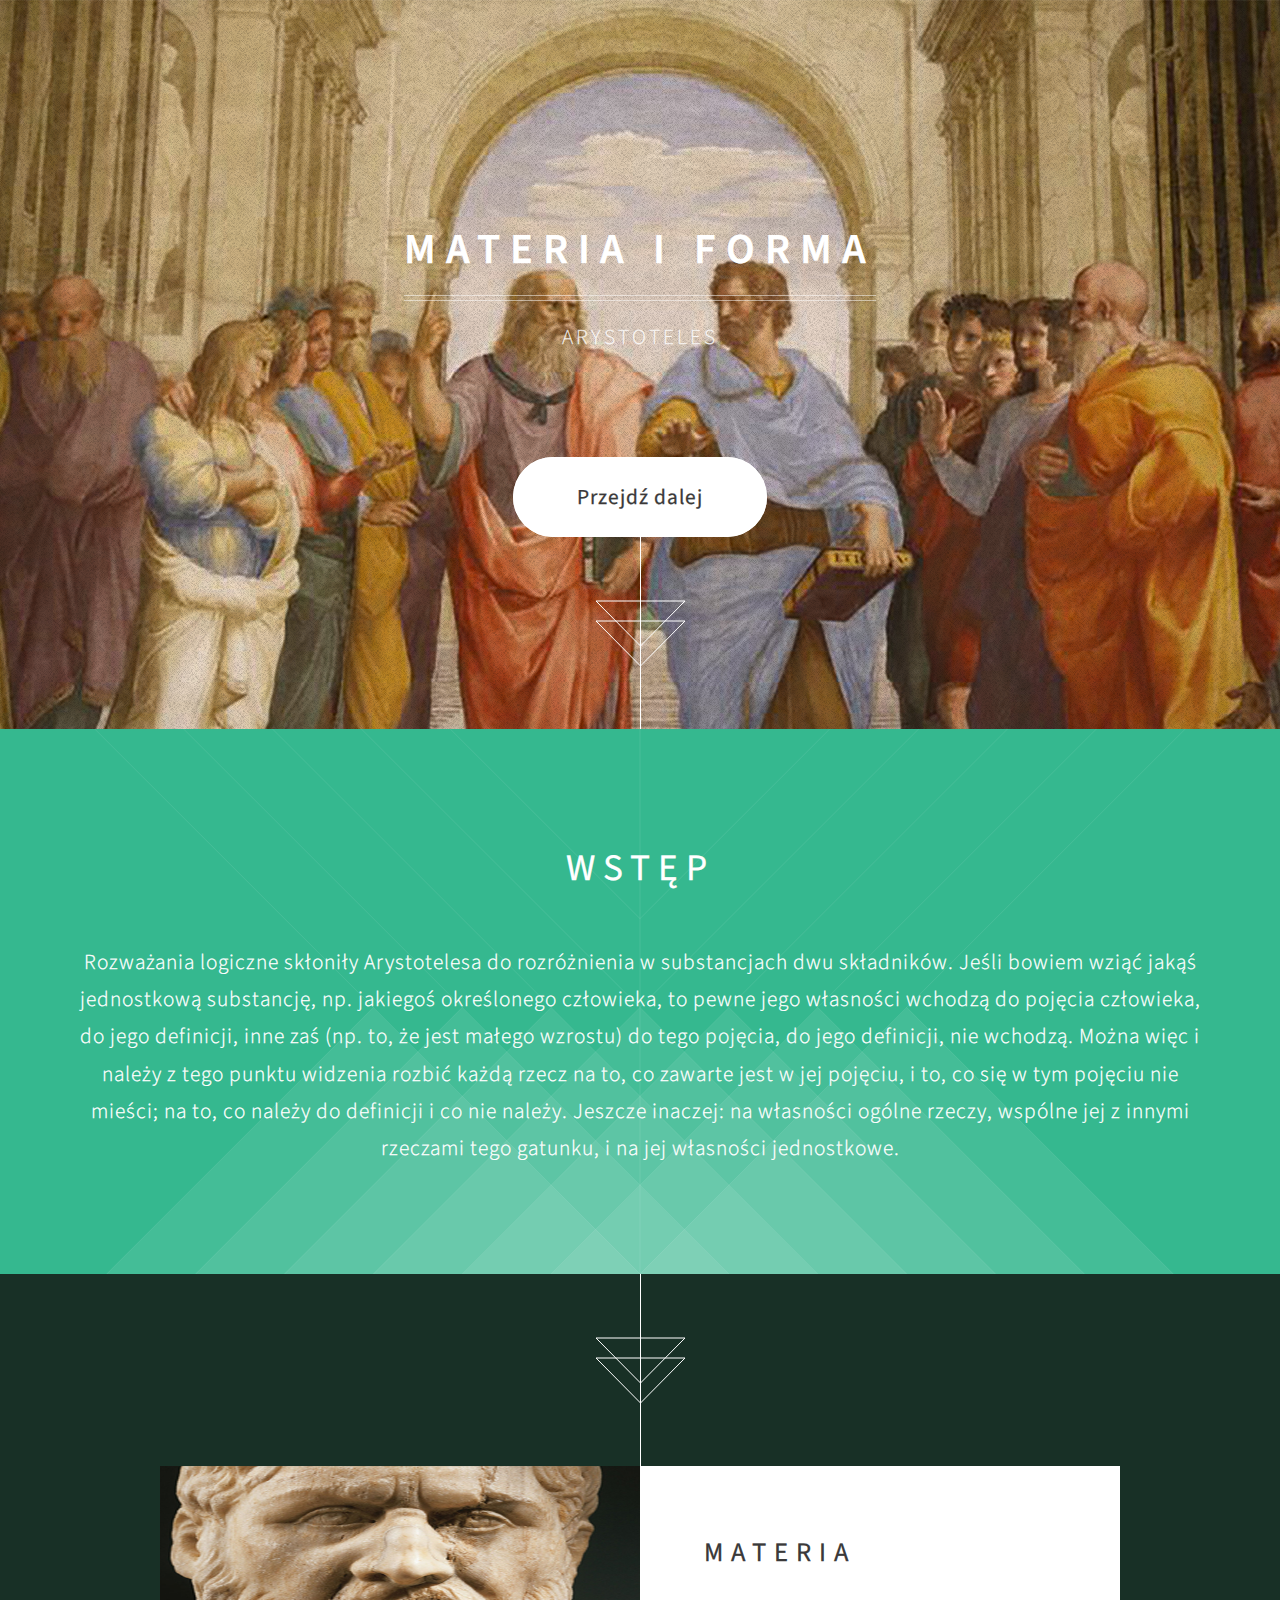
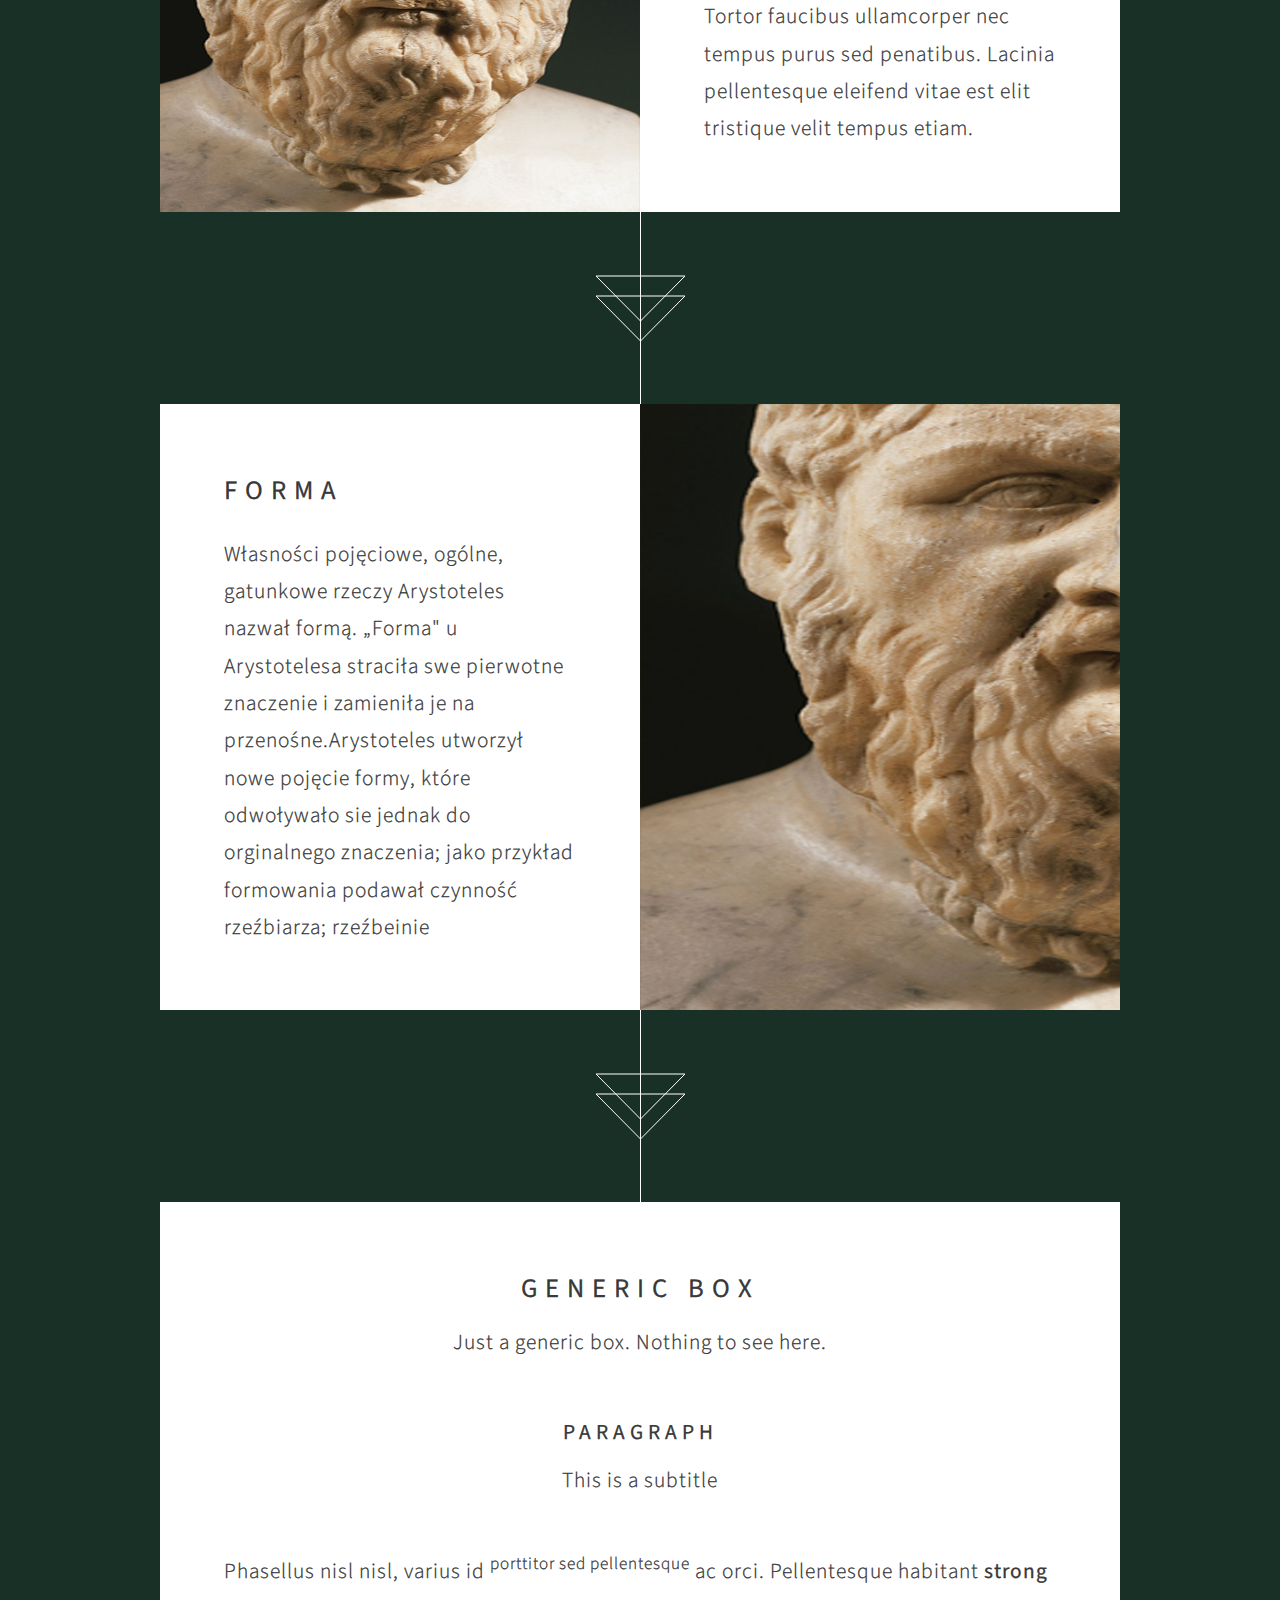
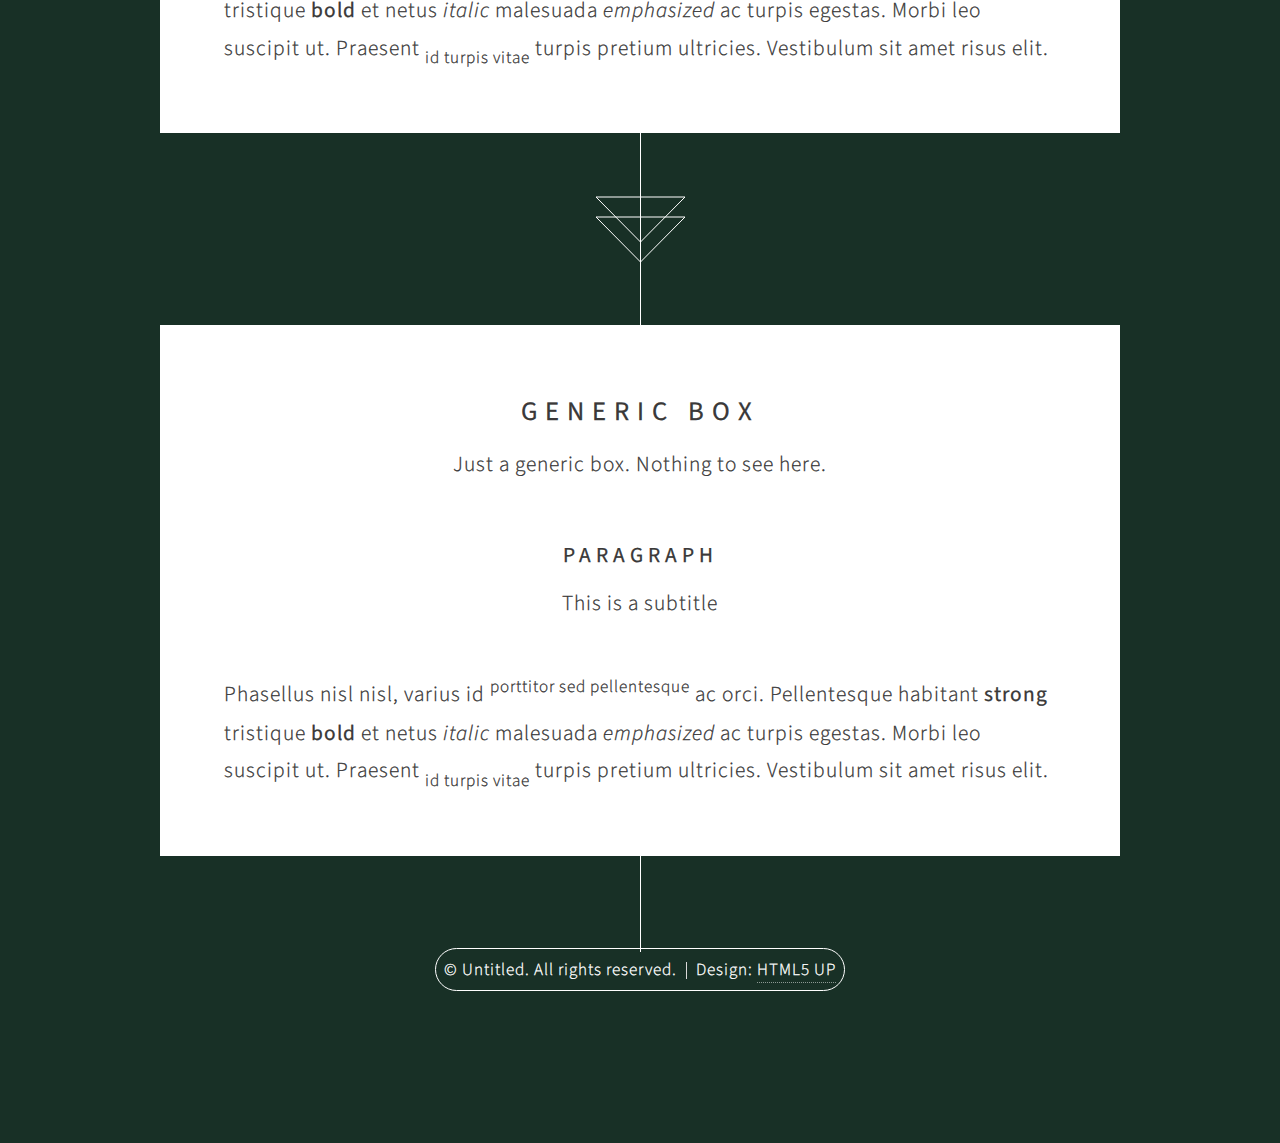
==== commit 7e52c45d: "yyy kuktas" ====
--- a/index.html
+++ b/index.html
@@ -6,7 +6,7 @@
 -->
 <html>
 	<head>
-		<title>Overflow by HTML5 UP</title>
+		<title>2137</title>
 		<meta charset="utf-8" />
 		<meta name="viewport" content="width=device-width, initial-scale=1, user-scalable=no" />
 		<link rel="stylesheet" href="assets/css/main.css" />
@@ -17,25 +17,26 @@
 		<!-- Header -->
 			<section id="header">
 				<header>
-					<h1>Overflow</h1>
-					<p>By HTML5 UP</p>
+					<h1>Materia i Forma</h1>
+					<p>Arystoteles</p>
 				</header>
 				<footer>
-					<a href="#banner" class="button style2 scrolly-middle">Proceed as anticipated</a>
+					<a href="#banner" class="button style2 scrolly-middle">Przejdź dalej</a>
 				</footer>
 			</section>
 
 		<!-- Banner -->
 			<section id="banner">
 				<header>
-					<h2>This is Overflow</h2>
+					<h2>Wstęp</h2>
 				</header>
-				<p>A brand new site template designed by <a href="http://twitter.com/ajlkn">AJ</a> for <a href="http://html5up.net">HTML5 UP</a>.<br />
-				It’s responsive, built on HTML5/CSS3, and entirely free<br />
-				under the <a href="http://html5up.net/license">Creative Commons license</a>.</p>
-				<footer>
-					<a href="#first" class="button style2 scrolly">Act on this message</a>
-				</footer>
+				<p style= "margin-left: 69px; margin-right: 69px;">Rozważania logiczne skłoniły Arystotelesa do rozróżnienia w substancjach
+					dwu składników. Jeśli bowiem wziąć jakąś jednostkową substancję, np. jakiegoś określonego człowieka,
+					to pewne jego własności wchodzą do pojęcia człowieka, do jego definicji, inne zaś (np. to, że jest małego
+					wzrostu) do tego pojęcia, do jego definicji, nie wchodzą. Można więc i należy z tego punktu widzenia
+					rozbić każdą rzecz na to, co zawarte jest w jej pojęciu, i to, co się w tym pojęciu nie mieści; na to, co
+					należy do definicji i co nie należy. Jeszcze inaczej: na własności ogólne rzeczy, wspólne jej z innymi
+					rzeczami tego gatunku, i na jej własności jednostkowe.</p>
 			</section>
 
 		<!-- Feature 1 -->
@@ -43,8 +44,7 @@
 				<a href="#" class="image fit"><img src="images/pic01.jpg" alt="" /></a>
 				<div class="inner">
 					<header>
-						<h2>Lorem ipsum<br />
-						dolor sit amet</h2>
+						<h2>Materia</h2>
 					</header>
 					<p>Tortor faucibus ullamcorper nec tempus purus sed penatibus. Lacinia pellentesque eleifend vitae est elit tristique velit tempus etiam.</p>
 				</div>
@@ -55,60 +55,15 @@
 				<a href="#" class="image fit"><img src="images/pic02.jpg" alt="" /></a>
 				<div class="inner">
 					<header>
-						<h2>Mollis posuere<br />
-						lectus lacus</h2>
+						<h2>Forma</h2>
 					</header>
-					<p>Rhoncus mattis egestas sed fusce sodales rutrum et etiam ullamcorper. Etiam egestas scelerisque ac duis magna lorem ipsum dolor.</p>
+					<p>Własności pojęciowe, ogólne, gatunkowe rzeczy Arystoteles nazwał formą. „Forma" u
+					   Arystotelesa straciła swe pierwotne znaczenie i zamieniła je na przenośne.Arystoteles utworzył
+					   nowe pojęcie formy, które odwoływało sie jednak do orginalnego znaczenia; jako przykład formowania podawał 
+					   czynność rzeźbiarza; rzeźbeinie</p>
 				</div>
 			</article>
 
-		<!-- Portfolio -->
-			<article class="container box style2">
-				<header>
-					<h2>Magnis parturient</h2>
-					<p>Justo phasellus et aenean dignissim<br />
-					placerat cubilia purus lectus.</p>
-				</header>
-				<div class="inner gallery">
-					<div class="row gtr-0">
-						<div class="col-3 col-12-mobile"><a href="images/fulls/01.jpg" class="image fit"><img src="images/thumbs/01.jpg" alt="" title="Ad infinitum" /></a></div>
-						<div class="col-3 col-12-mobile"><a href="images/fulls/02.jpg" class="image fit"><img src="images/thumbs/02.jpg" alt="" title="Dressed in Clarity" /></a></div>
-						<div class="col-3 col-12-mobile"><a href="images/fulls/03.jpg" class="image fit"><img src="images/thumbs/03.jpg" alt="" title="Raven" /></a></div>
-						<div class="col-3 col-12-mobile"><a href="images/fulls/04.jpg" class="image fit"><img src="images/thumbs/04.jpg" alt="" title="I'll have a cup of Disneyland, please" /></a></div>
-					</div>
-					<div class="row gtr-0">
-						<div class="col-3 col-12-mobile"><a href="images/fulls/05.jpg" class="image fit"><img src="images/thumbs/05.jpg" alt="" title="Cherish" /></a></div>
-						<div class="col-3 col-12-mobile"><a href="images/fulls/06.jpg" class="image fit"><img src="images/thumbs/06.jpg" alt="" title="Different." /></a></div>
-						<div class="col-3 col-12-mobile"><a href="images/fulls/07.jpg" class="image fit"><img src="images/thumbs/07.jpg" alt="" title="History was made here" /></a></div>
-						<div class="col-3 col-12-mobile"><a href="images/fulls/08.jpg" class="image fit"><img src="images/thumbs/08.jpg" alt="" title="People come and go and walk away" /></a></div>
-					</div>
-				</div>
-			</article>
-
-		<!-- Contact -->
-			<article class="container box style3">
-				<header>
-					<h2>Nisl sed ultricies</h2>
-					<p>Diam dignissim lectus eu ornare volutpat orci.</p>
-				</header>
-				<form method="post" action="#">
-					<div class="row gtr-50">
-						<div class="col-6 col-12-mobile"><input type="text" class="text" name="name" placeholder="Name" /></div>
-						<div class="col-6 col-12-mobile"><input type="text" class="text" name="email" placeholder="Email" /></div>
-						<div class="col-12">
-							<textarea name="message" placeholder="Message"></textarea>
-						</div>
-						<div class="col-12">
-							<ul class="actions">
-								<li><input type="submit" value="Send Message" /></li>
-							</ul>
-						</div>
-					</div>
-				</form>
-			</article>
-
-		<!-- Generic -->
-		<!--
 			<article class="container box style3">
 				<header>
 					<h2>Generic Box</h2>
@@ -124,150 +79,31 @@
 					leo suscipit ut. Praesent <sub>id turpis vitae</sub> turpis pretium ultricies. Vestibulum sit
 					amet risus elit.</p>
 				</section>
+			</article>
+			
+			<article class="container box style3">
+				<header>
+					<h2>Generic Box</h2>
+					<p>Just a generic box. Nothing to see here.</p>
+				</header>
 				<section>
 					<header>
-						<h3>Blockquote</h3>
+						<h3>Paragraph</h3>
+						<p>This is a subtitle</p>
 					</header>
-					<blockquote>Fringilla nisl. Donec accumsan interdum nisi, quis tincidunt felis sagittis eget.
-					tempus euismod. Vestibulum ante ipsum primis in faucibus.</blockquote>
-				</section>
-				<section>
-					<header>
-						<h3>Divider</h3>
-					</header>
-					<p>Donec consectetur <a href="#">vestibulum dolor et pulvinar</a>. Etiam vel felis enim, at viverra
-					ligula. Ut porttitor sagittis lorem, quis eleifend nisi ornare vel. Praesent nec orci
-					facilisis leo magna. Cras sit amet urna eros, id egestas urna. Quisque aliquam
-					tempus euismod. Vestibulum ante ipsum primis in faucibus orci luctus et ultrices
-					posuere cubilia.</p>
-					<hr />
-					<p>Donec consectetur vestibulum dolor et pulvinar. Etiam vel felis enim, at viverra
-					ligula. Ut porttitor sagittis lorem, quis eleifend nisi ornare vel. Praesent nec orci
-					facilisis leo magna. Cras sit amet urna eros, id egestas urna. Quisque aliquam
-					tempus euismod. Vestibulum ante ipsum primis in faucibus orci luctus et ultrices
-					posuere cubilia.</p>
-				</section>
-				<section>
-					<header>
-						<h3>Unordered List</h3>
-					</header>
-					<ul>
-						<li>Donec consectetur vestibulum dolor et pulvinar. Etiam vel felis enim, at viverra ligula. Ut porttitor sagittis lorem, quis eleifend nisi ornare vel.</li>
-						<li>Donec consectetur vestibulum dolor et pulvinar. Etiam vel felis enim, at viverra ligula. Ut porttitor sagittis lorem, quis eleifend nisi ornare vel.</li>
-						<li>Donec consectetur vestibulum dolor et pulvinar. Etiam vel felis enim, at viverra ligula. Ut porttitor sagittis lorem, quis eleifend nisi ornare vel.</li>
-						<li>Donec consectetur vestibulum dolor et pulvinar. Etiam vel felis enim, at viverra ligula. Ut porttitor sagittis lorem, quis eleifend nisi ornare vel.</li>
-					</ul>
-				</section>
-				<section>
-					<header>
-						<h3>Ordered List</h3>
-					</header>
-					<ol>
-						<li>Donec consectetur vestibulum dolor et pulvinar. Etiam vel felis enim, at viverra ligula. Ut porttitor sagittis lorem, quis eleifend nisi ornare vel.</li>
-						<li>Donec consectetur vestibulum dolor et pulvinar. Etiam vel felis enim, at viverra ligula. Ut porttitor sagittis lorem, quis eleifend nisi ornare vel.</li>
-						<li>Donec consectetur vestibulum dolor et pulvinar. Etiam vel felis enim, at viverra ligula. Ut porttitor sagittis lorem, quis eleifend nisi ornare vel.</li>
-						<li>Donec consectetur vestibulum dolor et pulvinar. Etiam vel felis enim, at viverra ligula. Ut porttitor sagittis lorem, quis eleifend nisi ornare vel.</li>
-					</ol>
-				</section>
-				<section>
-					<header>
-						<h3>Table</h3>
-					</header>
-					<div class="table-wrapper">
-						<table>
-							<thead>
-								<tr>
-									<th>ID</th>
-									<th>Name</th>
-									<th>Description</th>
-									<th>Price</th>
-								</tr>
-							</thead>
-							<tbody>
-								<tr>
-									<td>45815</td>
-									<td>Something</td>
-									<td>Ut porttitor sagittis lorem quis nisi ornare.</td>
-									<td>29.99</td>
-								</tr>
-								<tr>
-									<td>24524</td>
-									<td>Nothing</td>
-									<td>Ut porttitor sagittis lorem quis nisi ornare.</td>
-									<td>19.99</td>
-								</tr>
-								<tr>
-									<td>45815</td>
-									<td>Something</td>
-									<td>Ut porttitor sagittis lorem quis nisi ornare.</td>
-									<td>29.99</td>
-								</tr>
-								<tr>
-									<td>24524</td>
-									<td>Nothing</td>
-									<td>Ut porttitor sagittis lorem quis nisi ornare.</td>
-									<td>19.99</td>
-								</tr>
-							</tbody>
-							<tfoot>
-								<tr>
-									<td colspan="3"></td>
-									<td>100.00</td>
-								</tr>
-							</tfoot>
-						</table>
-					</div>
-				</section>
-				<section>
-					<header>
-						<h3>Form</h3>
-					</header>
-					<form method="post" action="#">
-						<div class="row">
-							<div class="col-6 col-12-mobile">
-								<input class="text" type="text" name="name" id="name" value="" placeholder="John Doe" />
-							</div>
-							<div class="col-6 col-12-mobile">
-								<input class="text" type="text" name="email" id="email" value="" placeholder="johndoe@domain.tld" />
-							</div>
-							<div class="col-12">
-								<select name="department" id="department">
-									<option value="">Choose a department</option>
-									<option value="1">Manufacturing</option>
-									<option value="2">Administration</option>
-									<option value="3">Support</option>
-								</select>
-							</div>
-							<div class="col-12">
-								<input class="text" type="text" name="subject" id="subject" value="" placeholder="Enter your subject" />
-							</div>
-							<div class="col-12">
-								<textarea name="message" id="message" placeholder="Enter your message"></textarea>
-							</div>
-							<div class="col-12">
-								<ul class="actions">
-									<li><input type="submit" value="Submit" /></li>
-									<li><input type="reset" class="style3" value="Clear Form" /></li>
-								</ul>
-							</div>
-						</div>
-					</form>
+					<p>Phasellus nisl nisl, varius id <sup>porttitor sed pellentesque</sup> ac orci. Pellentesque
+					habitant <strong>strong</strong> tristique <b>bold</b> et netus <i>italic</i> malesuada <em>emphasized</em> ac turpis egestas. Morbi
+					leo suscipit ut. Praesent <sub>id turpis vitae</sub> turpis pretium ultricies. Vestibulum sit
+					amet risus elit.</p>
 				</section>
 			</article>
-		-->
 
 		<section id="footer">
-			<ul class="icons">
-				<li><a href="#" class="icon brands fa-twitter"><span class="label">Twitter</span></a></li>
-				<li><a href="#" class="icon brands fa-facebook-f"><span class="label">Facebook</span></a></li>
-				<li><a href="#" class="icon brands fa-google-plus-g"><span class="label">Google+</span></a></li>
-				<li><a href="#" class="icon brands fa-pinterest"><span class="label">Pinterest</span></a></li>
-				<li><a href="#" class="icon brands fa-dribbble"><span class="label">Dribbble</span></a></li>
-				<li><a href="#" class="icon brands fa-linkedin-in"><span class="label">LinkedIn</span></a></li>
-			</ul>
 			<div class="copyright">
 				<ul class="menu">
-					<li>&copy; Untitled. All rights reserved.</li><li>Design: <a href="http://html5up.net">HTML5 UP</a></li>
+					<div class="cock">
+						<li>&copy; Untitled. All rights reserved.</li><li>Design: <a href="http://html5up.net">HTML5 UP</a></li>
+					</div>
 				</ul>
 			</div>
 		</section>
--- a/assets/css/main.css
+++ b/assets/css/main.css
@@ -84,7 +84,7 @@
 
 	body {
 		background-color: #183026;
-		background-image: url("images/overlay.png"), url("../../images/bg.jpg");
+		background-image: url("images/overlay.png"), url("../../images/aryst.jpg");
 		background-repeat: repeat, no-repeat;
 		background-size: auto, cover;
 		background-position: top left, center 0;
@@ -1479,6 +1479,17 @@
 	.row > section, .row > article {
 		margin-bottom: 0;
 	}
+
+.cock
+{
+	display: inline;
+	border: 1px;
+	border-style: solid;
+	border-color: white;
+	padding: 0.5em;
+	border-radius: 50px;
+	margin-top: 0px;
+}
 
 /* Image */
 
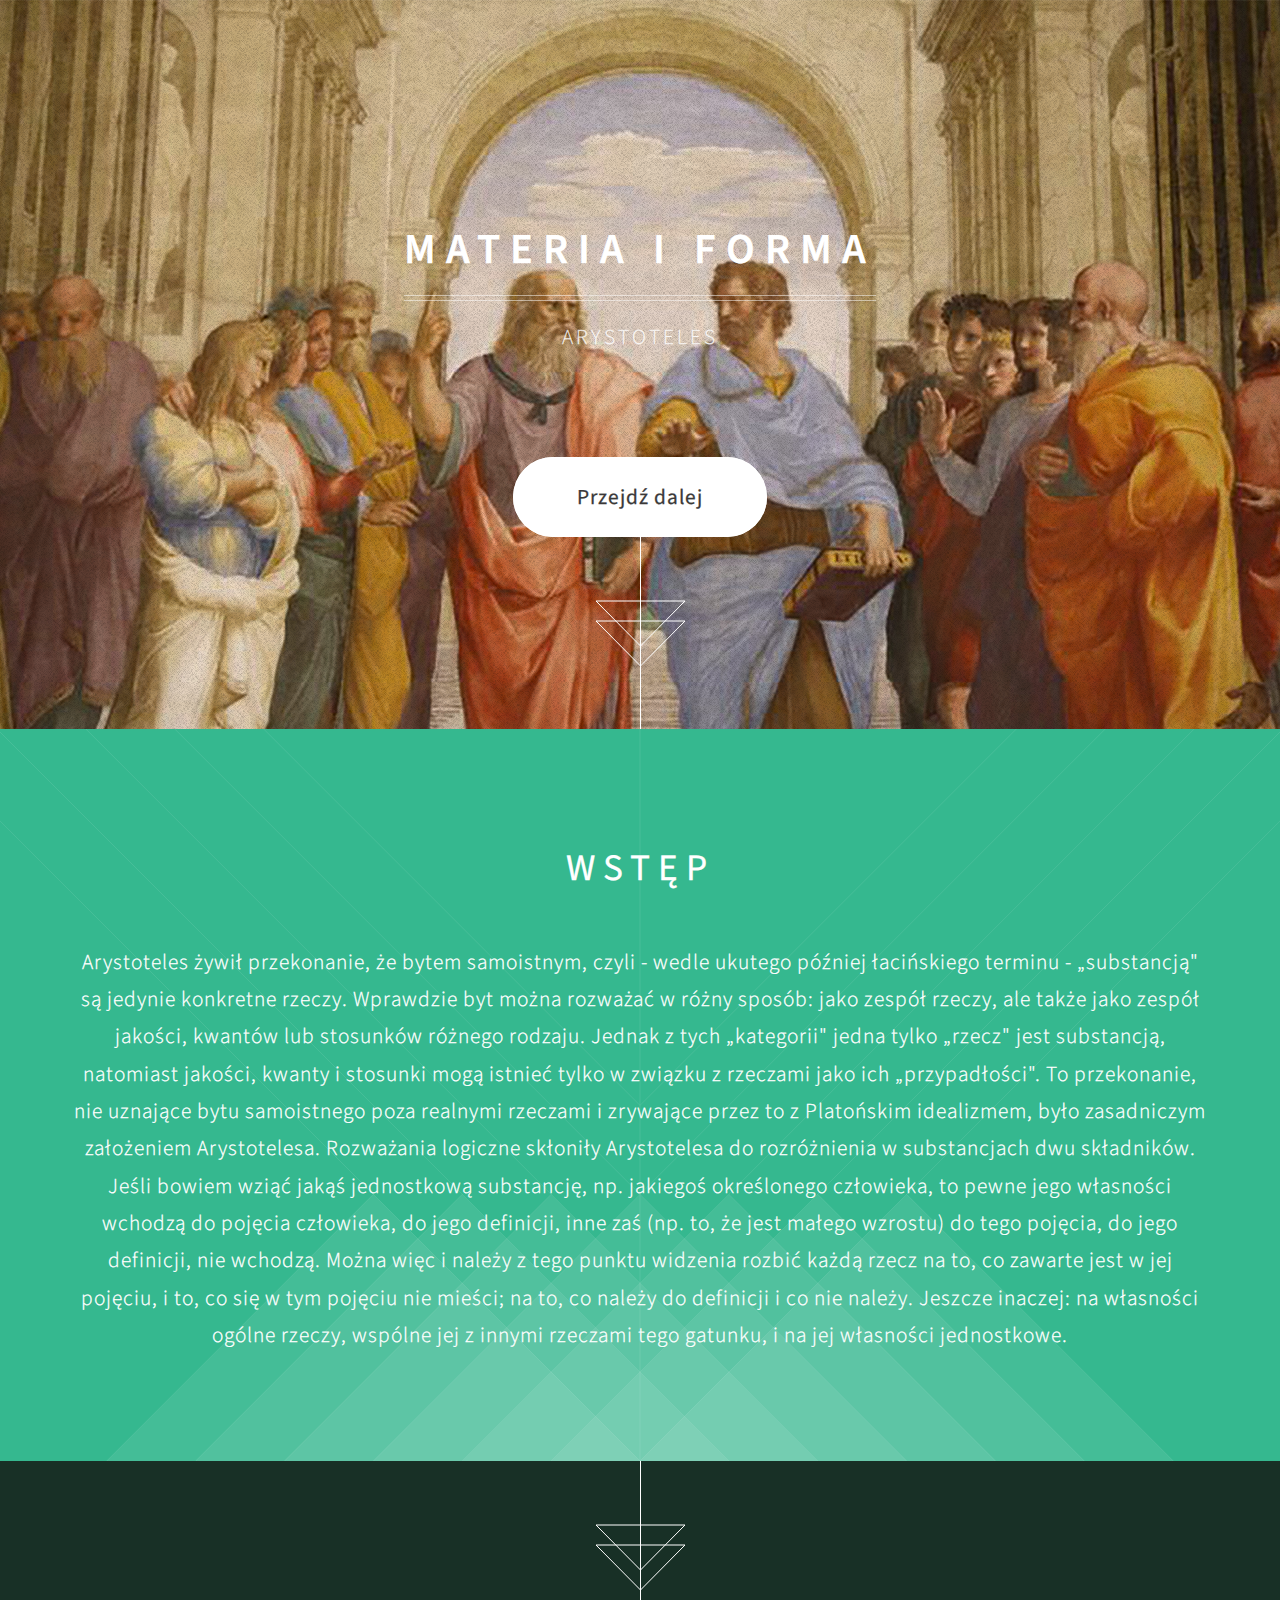
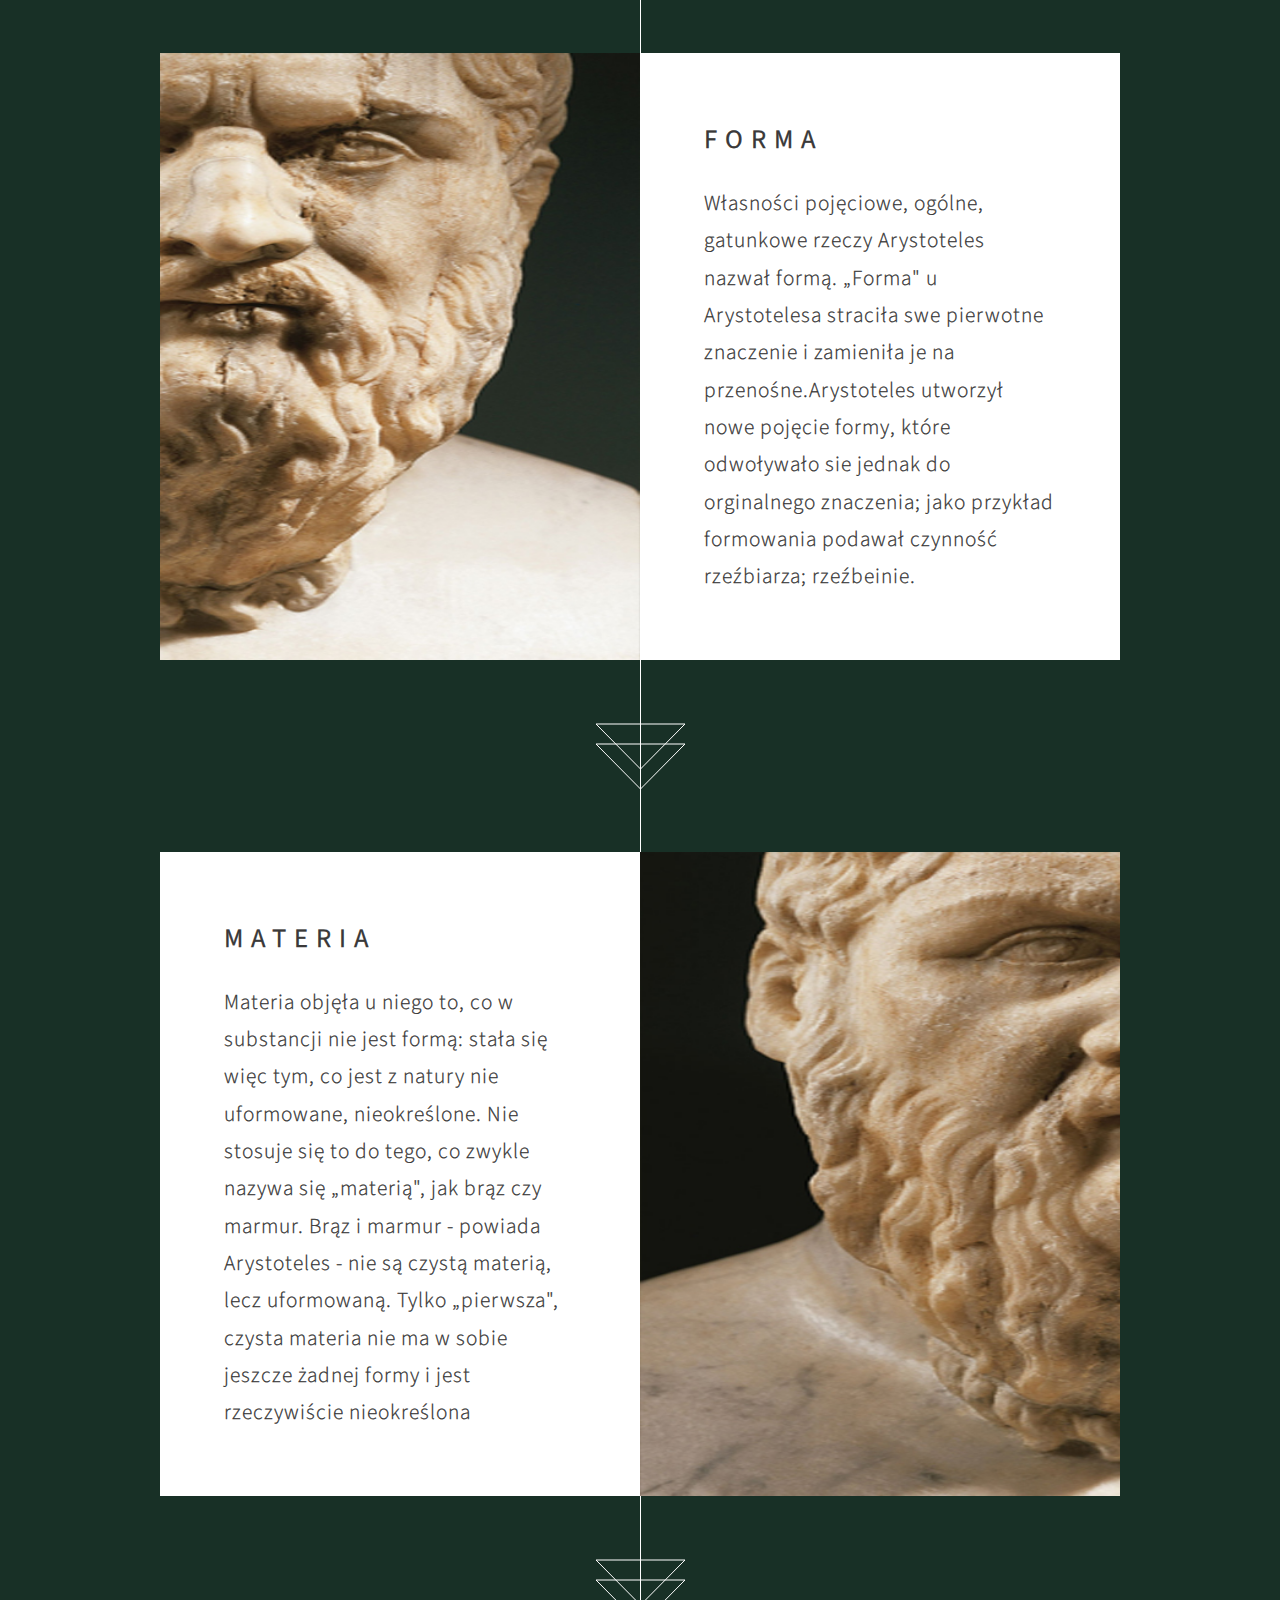
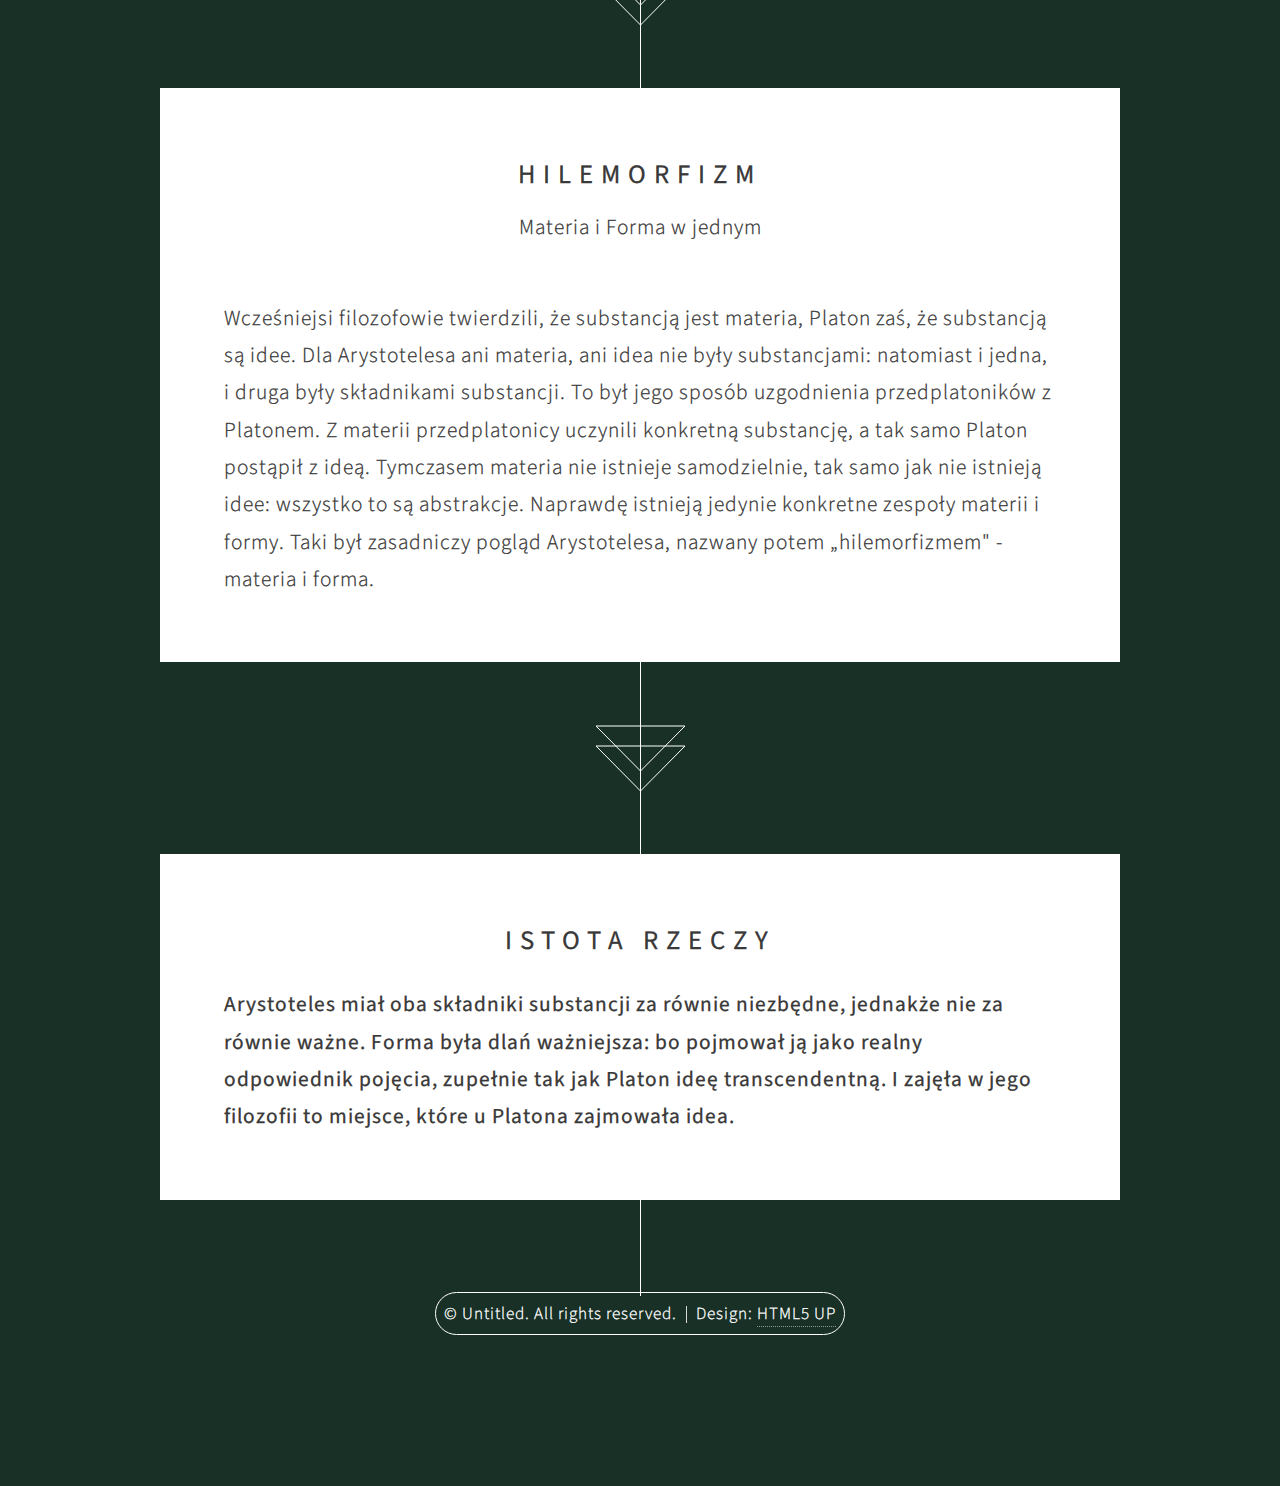
==== commit f457d3b5: "21122121" ====
--- a/index.html
+++ b/index.html
@@ -30,7 +30,14 @@
 				<header>
 					<h2>Wstęp</h2>
 				</header>
-				<p style= "margin-left: 69px; margin-right: 69px;">Rozważania logiczne skłoniły Arystotelesa do rozróżnienia w substancjach
+				<p style= "margin-left: 69px; margin-right: 69px;">Arystoteles żywił przekonanie, że bytem samoistnym, czyli - wedle ukutego
+					później łacińskiego terminu - „substancją" są jedynie konkretne rzeczy. Wprawdzie byt można rozważać
+					w różny sposób: jako zespół rzeczy, ale także jako zespół jakości, kwantów lub stosunków różnego
+					rodzaju. Jednak z tych „kategorii" jedna tylko „rzecz" jest substancją, natomiast jakości,
+					kwanty i stosunki mogą istnieć tylko w związku z rzeczami jako ich „przypadłości". To przekonanie, 
+					nie uznające bytu samoistnego poza realnymi rzeczami i zrywające przez to z Platońskim idealizmem, 
+					było zasadniczym założeniem Arystotelesa. 
+					Rozważania logiczne skłoniły Arystotelesa do rozróżnienia w substancjach
 					dwu składników. Jeśli bowiem wziąć jakąś jednostkową substancję, np. jakiegoś określonego człowieka,
 					to pewne jego własności wchodzą do pojęcia człowieka, do jego definicji, inne zaś (np. to, że jest małego
 					wzrostu) do tego pojęcia, do jego definicji, nie wchodzą. Można więc i należy z tego punktu widzenia
@@ -44,9 +51,12 @@
 				<a href="#" class="image fit"><img src="images/pic01.jpg" alt="" /></a>
 				<div class="inner">
 					<header>
-						<h2>Materia</h2>
+						<h2>Forma</h2>
 					</header>
-					<p>Tortor faucibus ullamcorper nec tempus purus sed penatibus. Lacinia pellentesque eleifend vitae est elit tristique velit tempus etiam.</p>
+					<p>Własności pojęciowe, ogólne, gatunkowe rzeczy Arystoteles nazwał formą. „Forma" u
+					   Arystotelesa straciła swe pierwotne znaczenie i zamieniła je na przenośne.Arystoteles utworzył
+					   nowe pojęcie formy, które odwoływało sie jednak do orginalnego znaczenia; jako przykład formowania podawał 
+					   czynność rzeźbiarza; rzeźbeinie. </p>
 				</div>
 			</article>
 
@@ -55,46 +65,39 @@
 				<a href="#" class="image fit"><img src="images/pic02.jpg" alt="" /></a>
 				<div class="inner">
 					<header>
-						<h2>Forma</h2>
+						<h2>Materia</h2>
 					</header>
-					<p>Własności pojęciowe, ogólne, gatunkowe rzeczy Arystoteles nazwał formą. „Forma" u
-					   Arystotelesa straciła swe pierwotne znaczenie i zamieniła je na przenośne.Arystoteles utworzył
-					   nowe pojęcie formy, które odwoływało sie jednak do orginalnego znaczenia; jako przykład formowania podawał 
-					   czynność rzeźbiarza; rzeźbeinie</p>
+					<p>Materia objęła u niego to, co w
+						substancji nie jest formą: stała się więc tym, co jest z natury nie uformowane, nieokreślone. Nie stosuje
+						się to do tego, co zwykle nazywa się „materią", jak brąz czy marmur. Brąz i marmur - powiada
+						Arystoteles - nie są czystą materią, lecz uformowaną. Tylko „pierwsza", czysta materia nie ma w sobie
+						jeszcze żadnej formy i jest rzeczywiście nieokreślona</p>
 				</div>
 			</article>
 
 			<article class="container box style3">
 				<header>
-					<h2>Generic Box</h2>
-					<p>Just a generic box. Nothing to see here.</p>
+					<h2>HILEMORFIZM</h2>
+					<p>Materia i Forma w jednym</p>
 				</header>
 				<section>
-					<header>
-						<h3>Paragraph</h3>
-						<p>This is a subtitle</p>
-					</header>
-					<p>Phasellus nisl nisl, varius id <sup>porttitor sed pellentesque</sup> ac orci. Pellentesque
-					habitant <strong>strong</strong> tristique <b>bold</b> et netus <i>italic</i> malesuada <em>emphasized</em> ac turpis egestas. Morbi
-					leo suscipit ut. Praesent <sub>id turpis vitae</sub> turpis pretium ultricies. Vestibulum sit
-					amet risus elit.</p>
+					<p>Wcześniejsi filozofowie twierdzili, że substancją jest materia, Platon zaś, że substancją są idee. Dla
+						Arystotelesa ani materia, ani idea nie były substancjami: natomiast i jedna, i druga były składnikami
+						substancji. To był jego sposób uzgodnienia przedplatoników z Platonem. Z materii przedplatonicy
+						uczynili konkretną substancję, a tak samo Platon postąpił z ideą. Tymczasem materia nie istnieje
+						samodzielnie, tak samo jak nie istnieją idee: wszystko to są abstrakcje. Naprawdę istnieją jedynie
+						konkretne zespoły materii i formy. Taki był zasadniczy pogląd Arystotelesa, nazwany potem
+						„hilemorfizmem" - materia i forma.</p>
 				</section>
 			</article>
 			
 			<article class="container box style3">
 				<header>
-					<h2>Generic Box</h2>
-					<p>Just a generic box. Nothing to see here.</p>
-				</header>
-				<section>
-					<header>
-						<h3>Paragraph</h3>
-						<p>This is a subtitle</p>
+					<h2>ISTOTA RZECZY</h2>
 					</header>
-					<p>Phasellus nisl nisl, varius id <sup>porttitor sed pellentesque</sup> ac orci. Pellentesque
-					habitant <strong>strong</strong> tristique <b>bold</b> et netus <i>italic</i> malesuada <em>emphasized</em> ac turpis egestas. Morbi
-					leo suscipit ut. Praesent <sub>id turpis vitae</sub> turpis pretium ultricies. Vestibulum sit
-					amet risus elit.</p>
+					<p><strong>Arystoteles miał oba składniki substancji za równie niezbędne, jednakże nie za
+						równie ważne. Forma była dlań ważniejsza: bo pojmował ją jako realny odpowiednik pojęcia, zupełnie
+						tak jak Platon ideę transcendentną. I zajęła w jego filozofii to miejsce, które u Platona zajmowała idea.</strong></p>
 				</section>
 			</article>
 
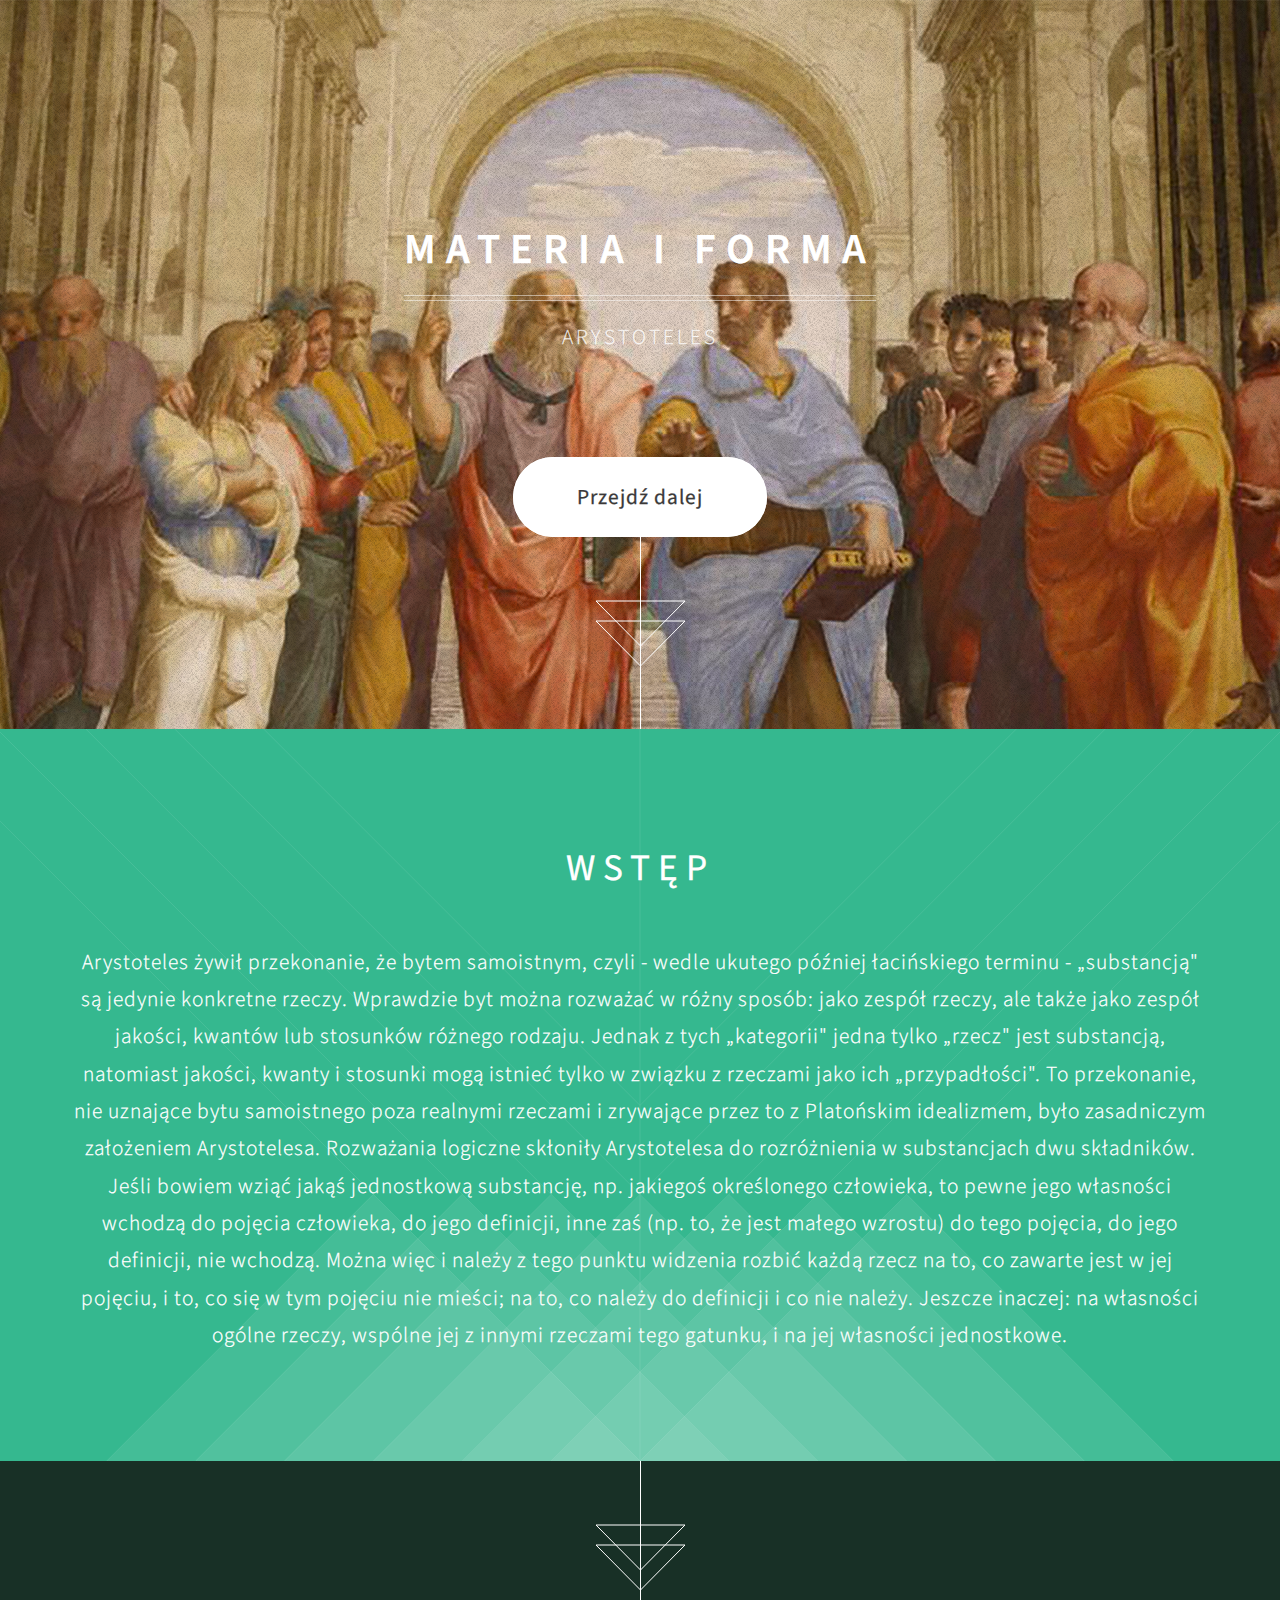
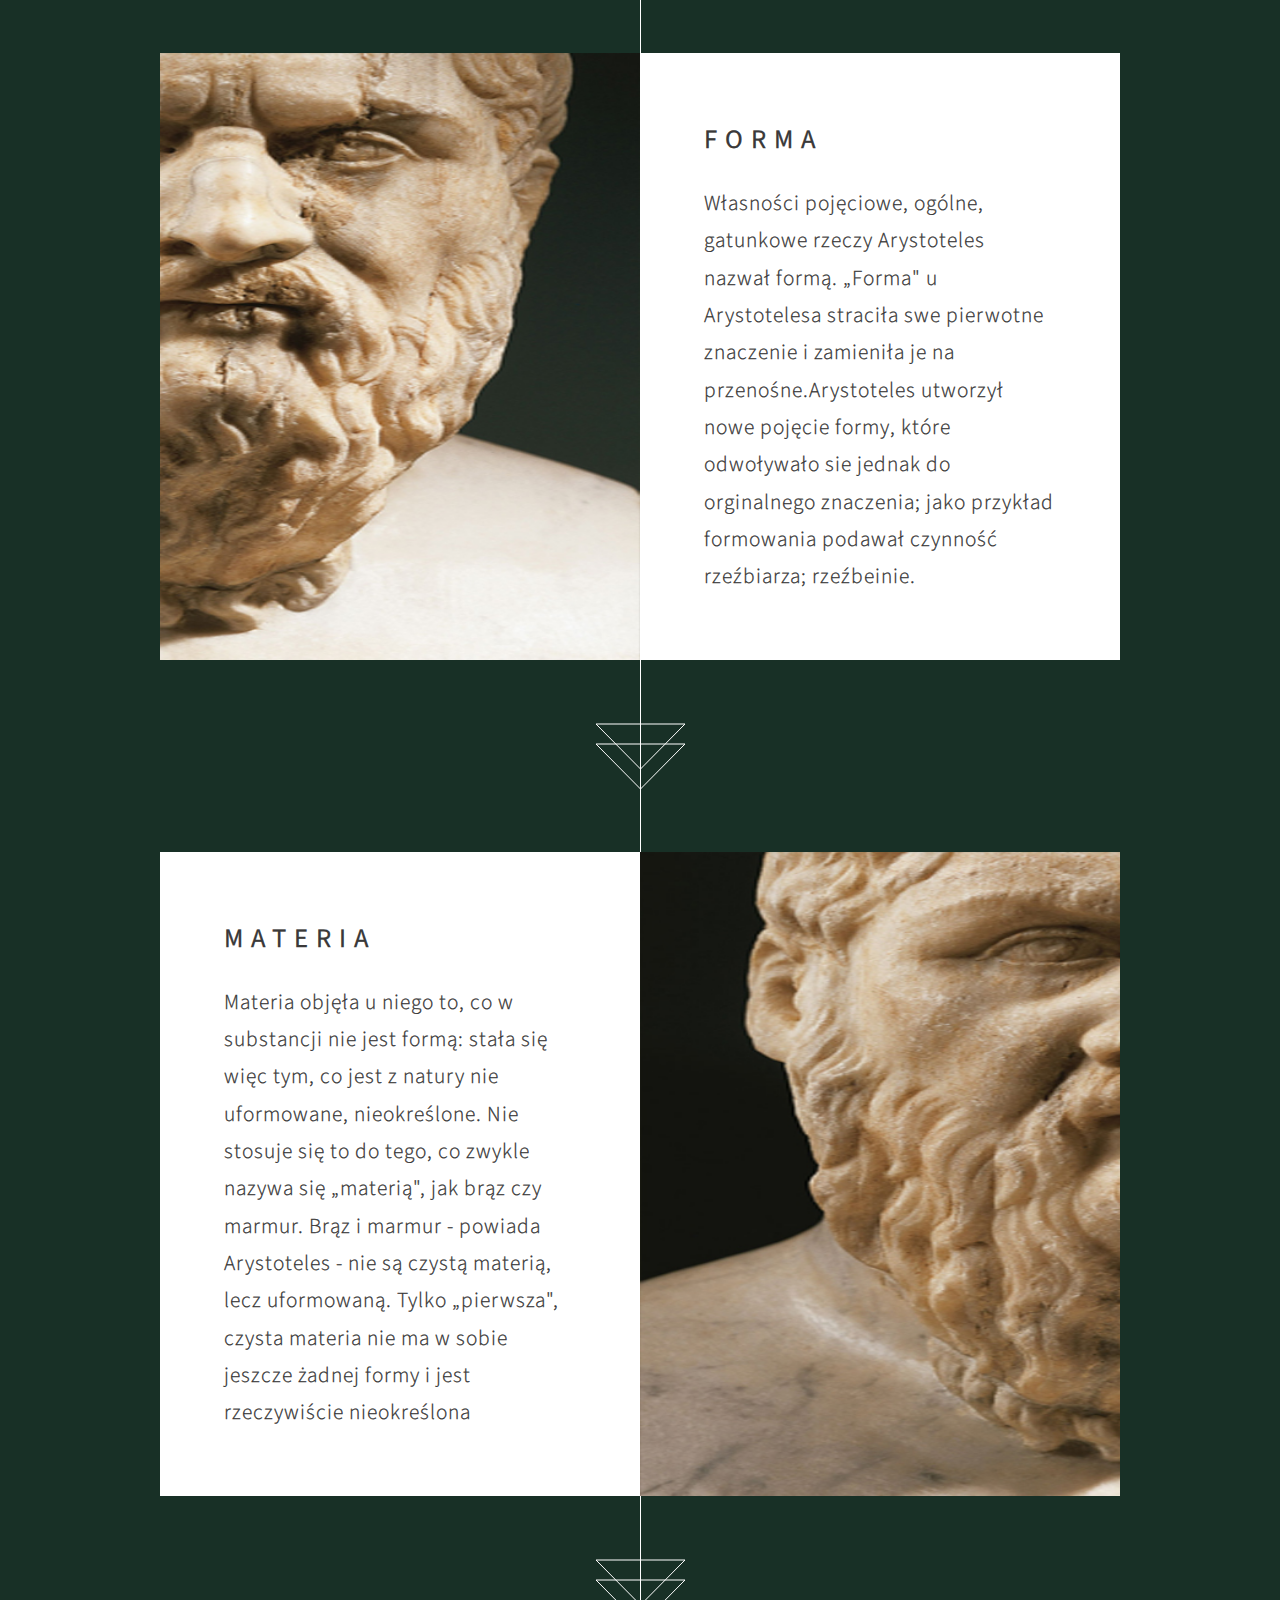
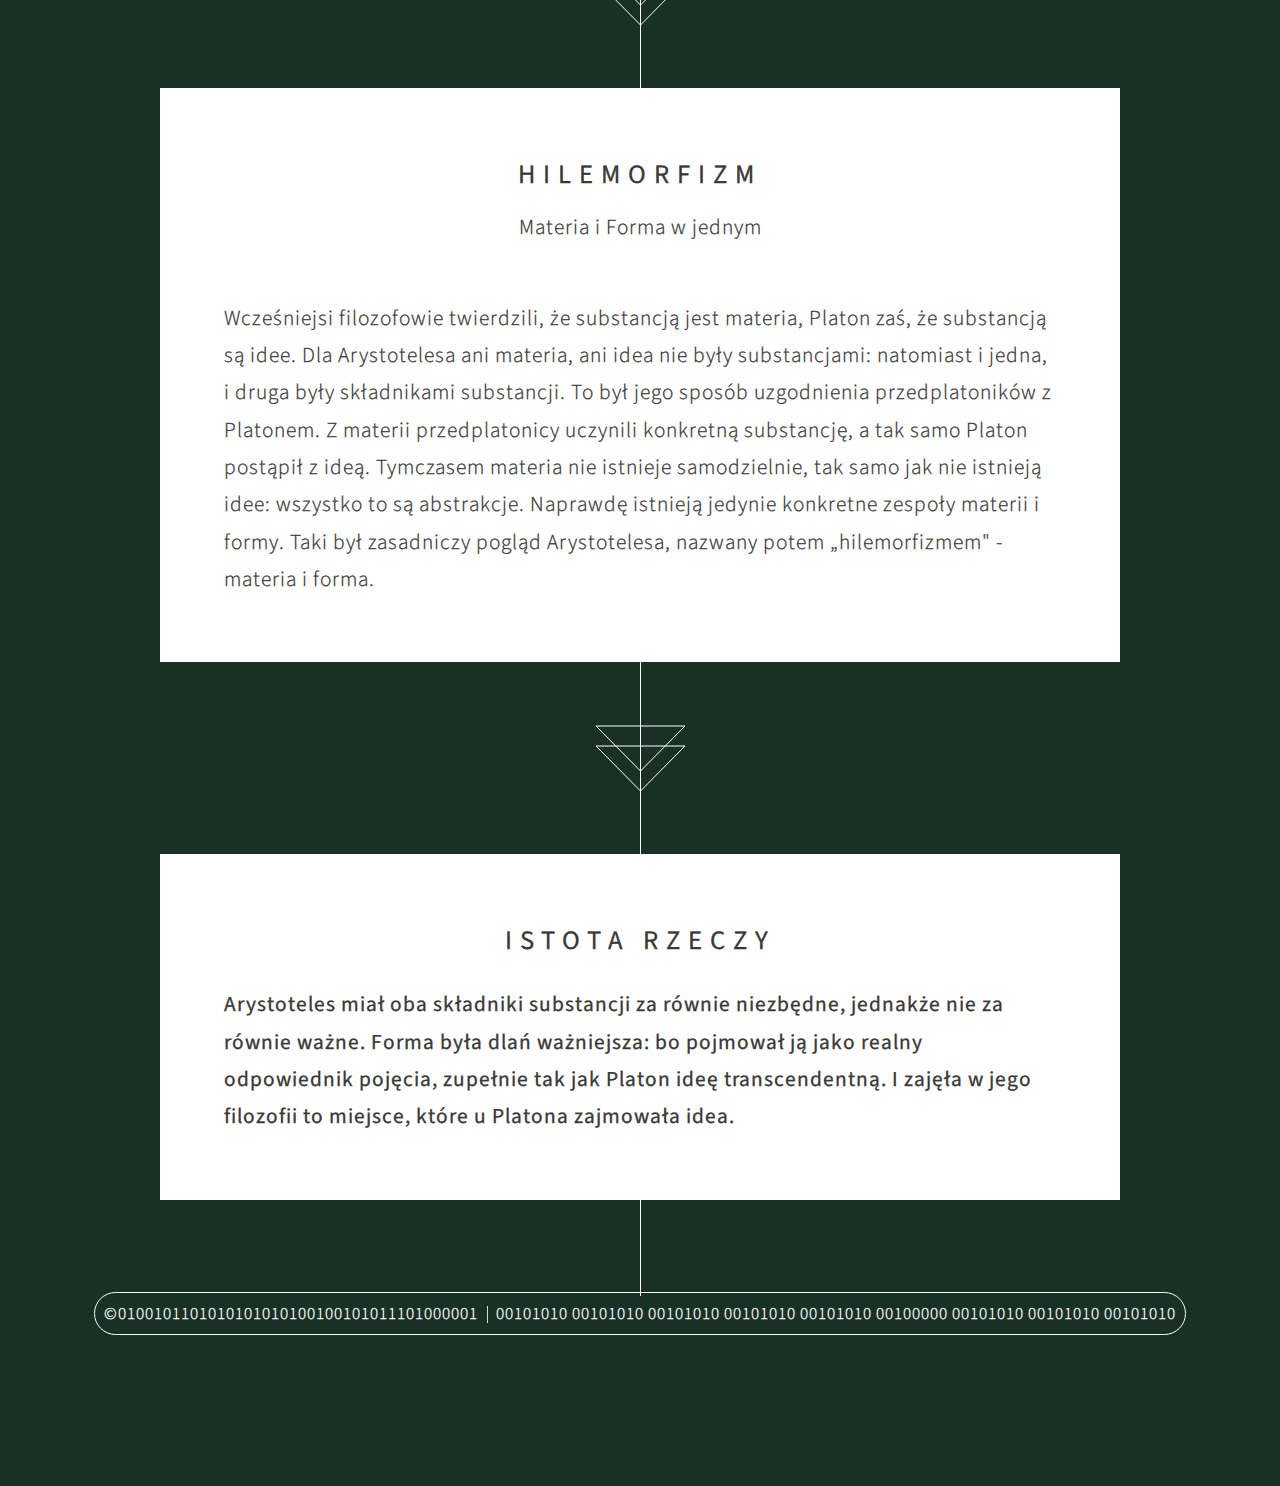
==== commit 62f0ee14: "dsffdsdsfsdffdsdfsdsfdsffsddsfdsf" ====
--- a/index.html
+++ b/index.html
@@ -1,11 +1,30 @@
 <!DOCTYPE HTML>
 <!--
-	Overflow by HTML5 UP
-	html5up.net | @ajlkn
-	Free for personal and commercial use under the CCA 3.0 license (html5up.net/license)
+	Hegel jest nieczytelny, Marks pijany, a Lenin ********
+	komentarze są ciekawe, należy je czytać
+	rzeczy są czasem kodowane nie w komentarzach
 -->
 <html>
+	
 	<head>
+	<div id="A********ToWszawica"></div>
+	<div>
+		<div>
+			<div>
+				<div>
+					<div>
+						<div>
+							 <div>
+								  <div id="piramidkaFinansowaAmberGoldPolecaToJeWszystkoWinaTuska"> 
+										
+								  </div>
+							 </div>
+						</div>
+					</div>
+				</div>
+			</div>
+		</div>
+	</div>
 		<title>2137</title>
 		<meta charset="utf-8" />
 		<meta name="viewport" content="width=device-width, initial-scale=1, user-scalable=no" />
@@ -16,7 +35,8 @@
 
 		<!-- Header -->
 			<section id="header">
-				<header>
+				<!-- WIĘC TEN TAMTEN, ŁOBUZ Z zYRARDOWA TO BYŁ jej ten no, stryj -->
+				<header id="https://www.youtube.com/watch?v=S6mGkXbpt3o">
 					<h1>Materia i Forma</h1>
 					<p>Arystoteles</p>
 				</header>
@@ -26,8 +46,9 @@
 			</section>
 
 		<!-- Banner -->
+
 			<section id="banner">
-				<header>
+				<header class= "BabaOdFizykiByłaZywymKościotrupem">
 					<h2>Wstęp</h2>
 				</header>
 				<p style= "margin-left: 69px; margin-right: 69px;">Arystoteles żywił przekonanie, że bytem samoistnym, czyli - wedle ukutego
@@ -47,6 +68,7 @@
 			</section>
 
 		<!-- Feature 1 -->
+		<!--Zapraszamy na Strugarnie, server klasowy promujący kooperacje https://discord.gg/62vFUssVJK-->
 			<article id="first" class="container box style1 right">
 				<a href="#" class="image fit"><img src="images/pic01.jpg" alt="" /></a>
 				<div class="inner">
@@ -60,7 +82,7 @@
 				</div>
 			</article>
 
-		<!-- Feature 2 -->
+		<!-- gorąco polecamy wspaniałe dzieło kinematografii https://www.youtube.com/watch?v=Zxmz_LVDe1g -->
 			<article class="container box style1 left">
 				<a href="#" class="image fit"><img src="images/pic02.jpg" alt="" /></a>
 				<div class="inner">
@@ -105,13 +127,13 @@
 			<div class="copyright">
 				<ul class="menu">
 					<div class="cock">
-						<li>&copy; Untitled. All rights reserved.</li><li>Design: <a href="http://html5up.net">HTML5 UP</a></li>
+						<li>&copy;0100101101010101010100100101011101000001</li><li>00101010 00101010 00101010 00101010 00101010 00100000 00101010 00101010 00101010</li>
 					</div>
 				</ul>
 			</div>
 		</section>
 
-		<!-- Scripts -->
+		<!-- De Good SH** https://www.youtube.com/watch?v=hsUyMRMhrSw-->
 			<script src="assets/js/jquery.min.js"></script>
 			<script src="assets/js/jquery.scrolly.min.js"></script>
 			<script src="assets/js/jquery.poptrox.min.js"></script>
@@ -119,6 +141,31 @@
 			<script src="assets/js/breakpoints.min.js"></script>
 			<script src="assets/js/util.js"></script>
 			<script src="assets/js/main.js"></script>
+			<!-- 		-.... ---..
+						--... ....-
+						--... ....-
+						--... -----
+						--... ...--
+						...-- .-
+						..--- ..-.
+						..--- ..-.
+						-.... ....-
+						-.... ----.
+						--... ...--
+						-.... ...--
+						-.... ..-.
+						--... ..---
+						-.... ....-
+						..--- .
+						-.... --...
+						-.... --...
+						..--- ..-.
+						-.... .
+						--... ....-
+						..... -----
+						....- .
+						-.... -...
+						...-- ---.. -->
 
 	</body>
 </html>